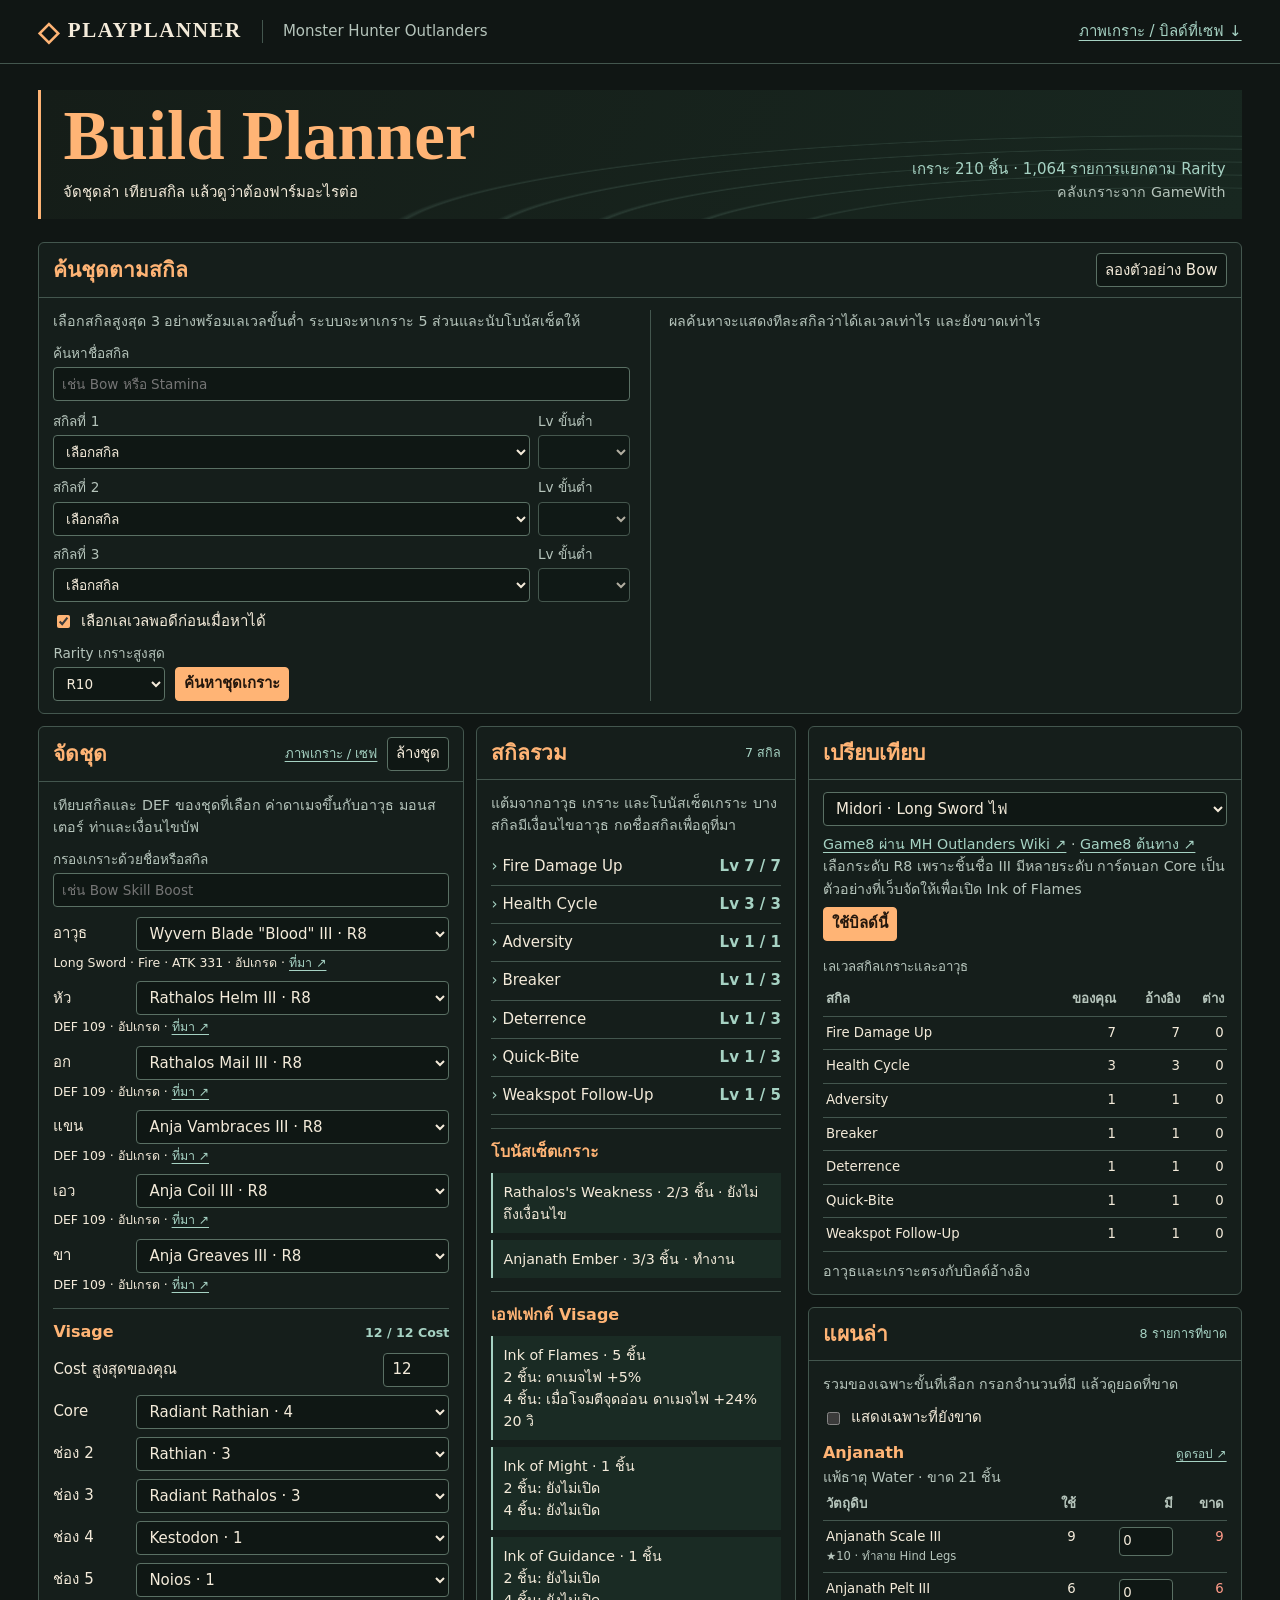
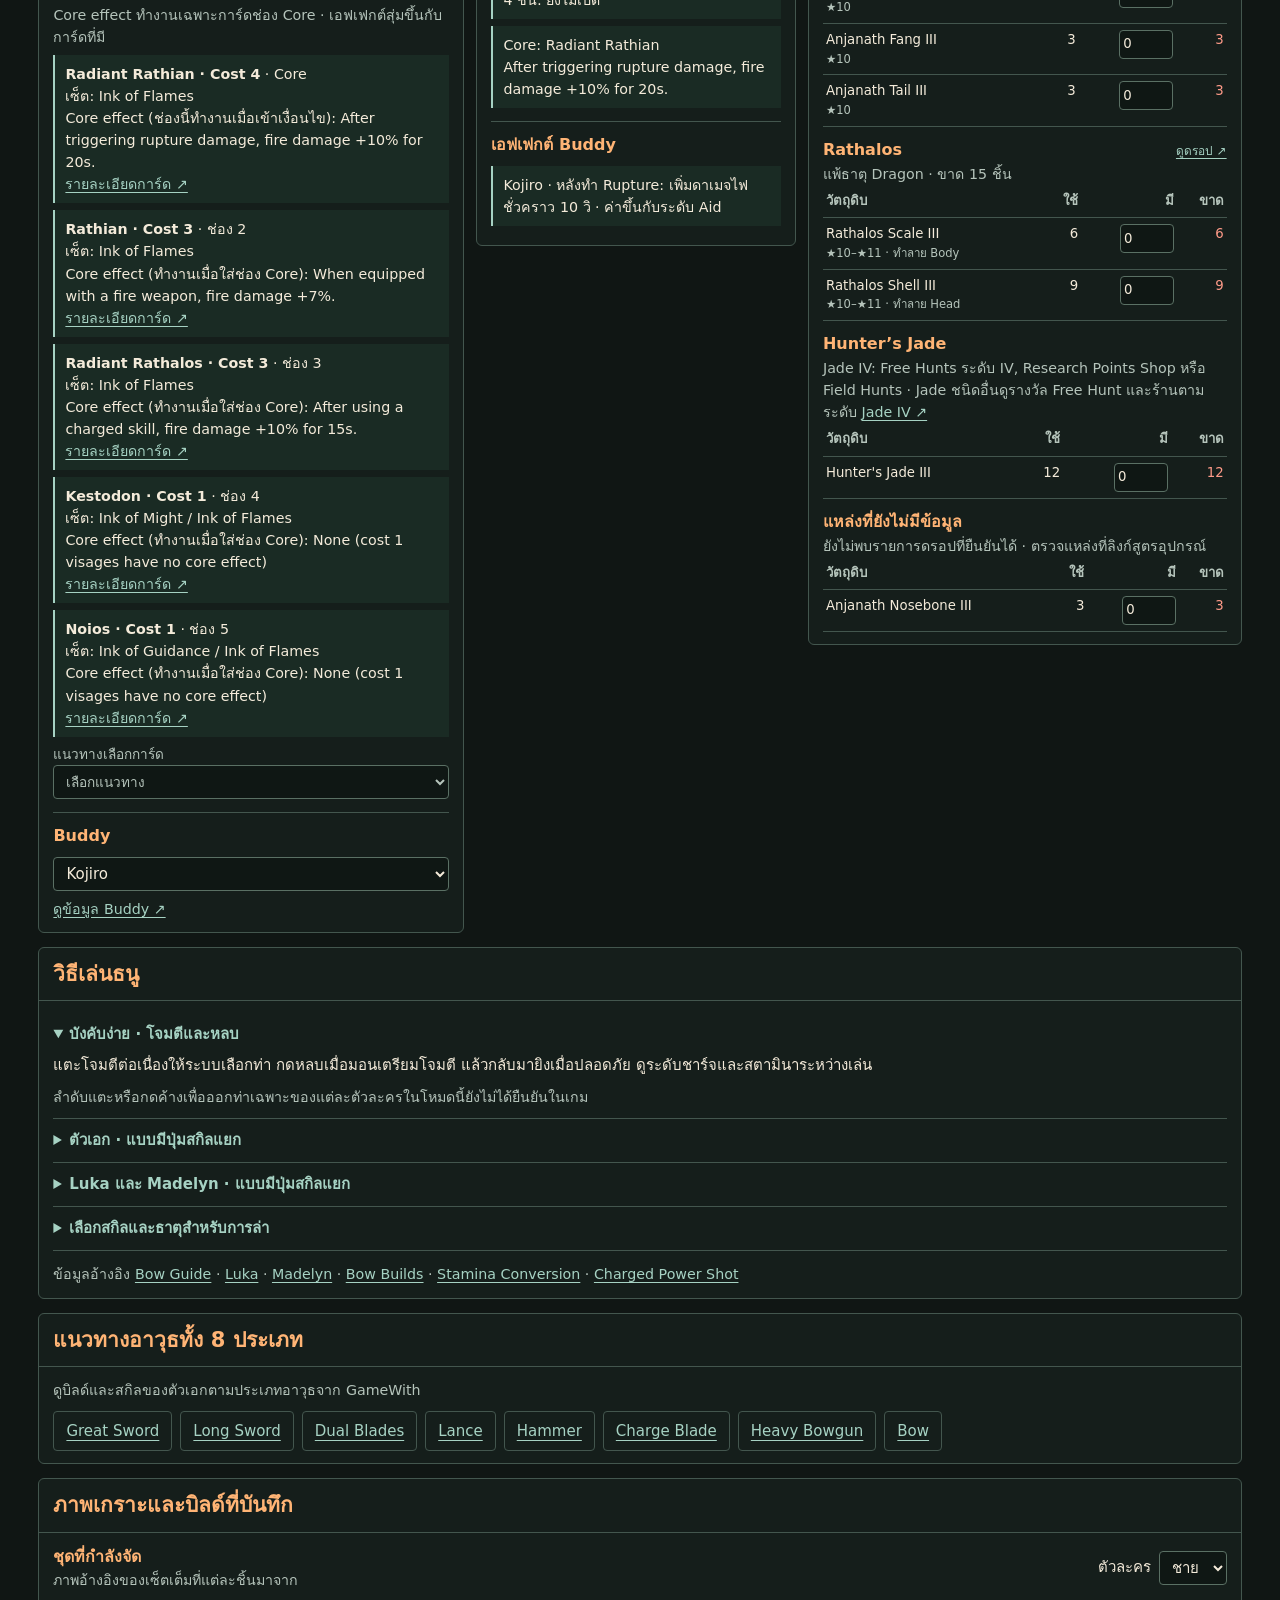
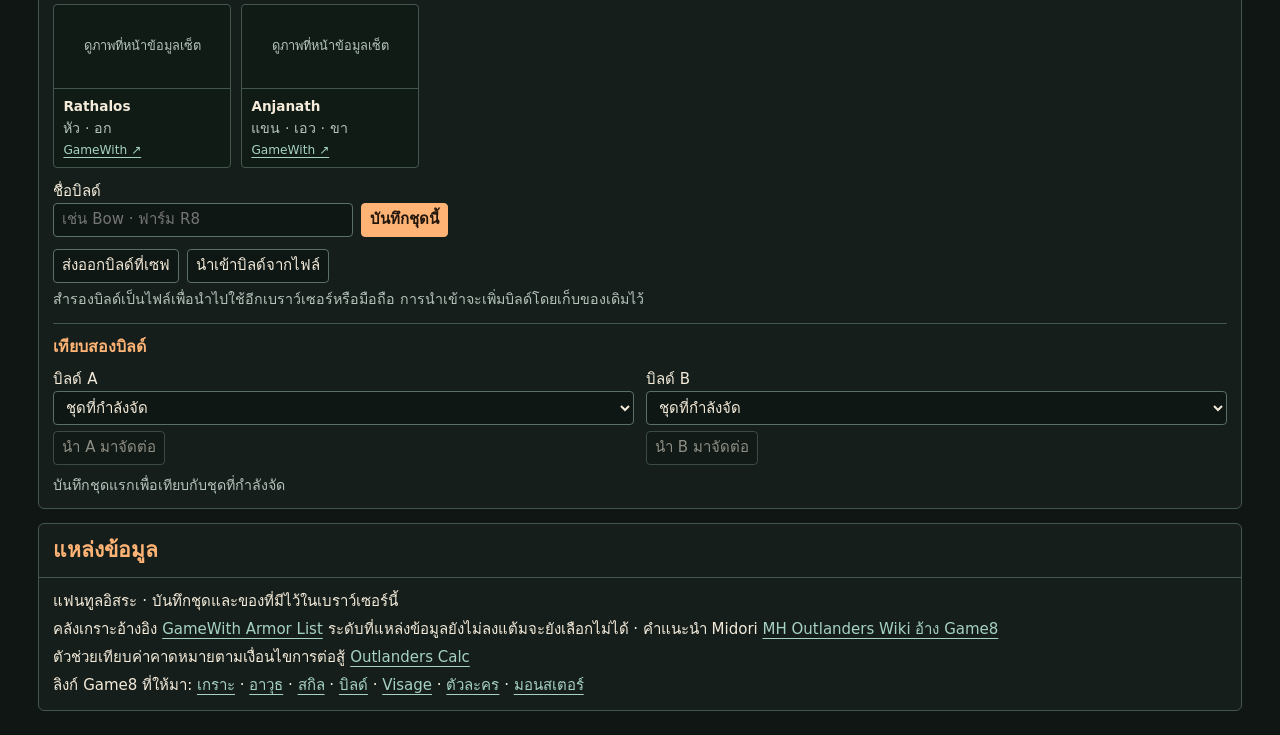
==== mh_outlander/index.html @ 8699b806 "Publish PlayPlanner and Monster Hunter Outlanders planner" ====
<!doctype html>
<html lang="th">
<head>
<meta charset="utf-8"><meta name="viewport" content="width=device-width,initial-scale=1">
<meta name="description" content="จัดบิลด์ Monster Hunter Outlanders เทียบสกิลและวางแผนล่าวัตถุดิบ">
<title>PlayPlanner · Monster Hunter Outlanders</title>
<link rel="stylesheet" href="style.css">
<script defer src="armor-catalog.js"></script><script defer src="visage-catalog.js"></script><script defer src="hunt-data.js"></script>
<script defer src="data.js"></script><script defer src="logic.js"></script>
<script defer src="optimizer.js"></script><script defer src="app.js"></script><script defer src="skill-search.js"></script>
<script defer src="armor-art.js"></script><script defer src="build-library.js"></script>
</head>
<body>
<header class="mast"><div class="brand"><span aria-hidden="true">◇</span> PLAYPLANNER</div><span class="game">Monster Hunter Outlanders</span><a href="#build-library">ภาพเกราะ / บิลด์ที่เซฟ ↓</a></header>
<main>
<section class="hero">
  <div><h1>Build Planner</h1><p>จัดชุดล่า เทียบสกิล แล้วดูว่าต้องฟาร์มอะไรต่อ</p></div>
  <div class="edition" id="armor-coverage"></div>
</section>
<nav class="jump" aria-label="ไปยังส่วนต่าง ๆ"><a href="#skill-builder">ค้นชุด</a><a href="#loadout">จัดชุด</a><a href="#skill-panel">สกิล</a><a href="#hunt-panel">แผนล่า</a><a href="#build-library">บิลด์ที่เซฟ</a><a href="#bow-guide">วิธีเล่น</a></nav>
<section class="panel" id="skill-builder">
  <div class="bar"><h2>ค้นชุดตามสกิล</h2><button id="bow-example" type="button">ลองตัวอย่าง Bow</button></div>
  <div class="body skill-builder-body">
    <form id="skill-search">
      <p class="muted lead">เลือกสกิลสูงสุด 3 อย่างพร้อมเลเวลขั้นต่ำ ระบบจะหาเกราะ 5 ส่วนและนับโบนัสเซ็ตให้</p>
      <label class="catalog-filter" for="skill-filter">ค้นหาชื่อสกิล <input id="skill-filter" type="search" placeholder="เช่น Bow หรือ Stamina"></label>
      <div id="skill-goals"></div>
      <label class="line filter"><input type="checkbox" id="prefer-exact" checked> เลือกเลเวลพอดีก่อนเมื่อหาได้</label>
      <div class="search-actions">
        <label for="rank-limit">Rarity เกราะสูงสุด <select id="rank-limit"></select></label>
        <button class="primary" type="submit">ค้นหาชุดเกราะ</button>
      </div>
    </form>
    <div id="search-result"><p class="muted">ผลค้นหาจะแสดงทีละสกิลว่าได้เลเวลเท่าไร และยังขาดเท่าไร</p></div>
  </div>
</section>
<div class="layout">
  <section class="panel" id="loadout">
    <div class="bar"><h2>จัดชุด</h2><div class="build-actions"><a href="#build-library">ภาพเกราะ / เซฟ</a><button id="clear" type="button">ล้างชุด</button></div></div>
    <div class="body">
      <p class="muted lead">เทียบสกิลและ DEF ของชุดที่เลือก ค่าดาเมจขึ้นกับอาวุธ มอนสเตอร์ ท่าและเงื่อนไขบัฟ</p>
      <label class="catalog-filter" for="armor-filter">กรองเกราะด้วยชื่อหรือสกิล
        <input id="armor-filter" type="search" placeholder="เช่น Bow Skill Boost">
      </label>
      <div class="formrows" id="gear"></div>
      <div class="subhead"><h3>Visage</h3><strong id="cost"></strong></div>
      <label class="line">Cost สูงสุดของคุณ <input id="budget" type="number" min="0" max="99" step="1"></label>
      <div class="formrows cards" id="cards"></div>
      <p id="card-note" class="muted" aria-live="polite"></p>
      <div id="visage-details"></div>
      <label class="catalog-filter" for="visage-recommend">แนวทางเลือกการ์ด
        <select id="visage-recommend"><option value="">เลือกแนวทาง</option><option value="fire">ธาตุไฟ</option><option value="water">ธาตุน้ำ</option><option value="thunder">ธาตุสายฟ้า / Luka</option></select>
      </label>
      <div id="visage-suggestion"></div>
      <div class="subhead"><h3>Buddy</h3></div>
      <label class="sr" for="buddy">Buddy</label><select id="buddy"></select>
      <p id="buddy-note" class="muted"></p>
    </div>
  </section>
  <section class="panel" id="skill-panel">
    <div class="bar"><h2>สกิลรวม</h2><span id="skill-count" class="badge"></span></div>
    <div class="body"><p class="muted lead">แต้มจากอาวุธ เกราะ และโบนัสเซ็ตเกราะ บางสกิลมีเงื่อนไขอาวุธ กดชื่อสกิลเพื่อดูที่มา</p>
      <div id="skills" aria-live="polite"></div><div class="subhead"><h3>โบนัสเซ็ตเกราะ</h3></div><div id="sets"></div>
      <div class="subhead"><h3>เอฟเฟกต์ Visage</h3></div><div id="effects"></div>
      <div class="subhead"><h3>เอฟเฟกต์ Buddy</h3></div><div id="buddy-effects"></div>
    </div>
  </section>
  <div class="right">
    <section class="panel" id="compare-panel">
      <div class="bar"><h2>เปรียบเทียบ</h2></div>
      <div class="body">
        <label class="sr" for="preset">บิลด์อ้างอิง</label><select id="preset"></select>
        <p id="preset-source" class="muted"></p>
        <button id="apply" class="primary" type="button">ใช้บิลด์นี้</button>
        <div id="compare"></div>
      </div>
    </section>
    <section class="panel" id="hunt-panel">
      <div class="bar"><h2>แผนล่า</h2><span class="badge" id="hunt-count"></span></div>
      <div class="body"><p class="muted lead">รวมของเฉพาะขั้นที่เลือก กรอกจำนวนที่มี แล้วดูยอดที่ขาด</p>
        <label class="line filter"><input type="checkbox" id="missing-only"> แสดงเฉพาะที่ยังขาด</label>
        <div id="hunt"></div>
      </div>
    </section>
  </div>
</div>
<section class="panel" id="bow-guide">
  <div class="bar"><h2>วิธีเล่นธนู</h2></div>
  <div class="body">
    <details open><summary>บังคับง่าย · โจมตีและหลบ</summary>
      <p>แตะโจมตีต่อเนื่องให้ระบบเลือกท่า กดหลบเมื่อมอนเตรียมโจมตี แล้วกลับมายิงเมื่อปลอดภัย ดูระดับชาร์จและสตามินาระหว่างเล่น</p>
      <p class="muted">ลำดับแตะหรือกดค้างเพื่อออกท่าเฉพาะของแต่ละตัวละครในโหมดนี้ยังไม่ได้ยืนยันในเกม</p>
    </details>
    <details><summary>ตัวเอก · แบบมีปุ่มสกิลแยก</summary>
      <p>สกิล 1 Slide Shot → ยิงปกติ → สกิล 2 Power Shot แล้ววน ใช้ Slide Shot ปรับตำแหน่งและรักษาระดับชาร์จ เมื่อมอนเปิดช่องให้ขยับเข้าระยะเพื่อให้ลูกกระจายโดนมากขึ้น</p>
      <p>เมื่อ Dragon Coating เต็ม ใช้สกิล 3 · หลัง Perfect Evade กดยิงปกติเพื่อใช้ Piercing Shot</p>
    </details>
    <details><summary>Luka และ Madelyn · แบบมีปุ่มสกิลแยก</summary>
      <p><strong>Luka</strong> ใช้สกิล 1 หรือ 2 สะสม Thunder Coating กดสกิล 2 ซ้ำเพื่อจบ Arc Drift และใช้สกิล 3 เมื่อมีพลังพร้อม</p>
      <p><strong>Madelyn</strong> สะสมสปอร์ถึง Lv.10 → กดสกิล 1 ค้าง → วนสกิล 1 และ 2 ระหว่าง Violet Plume Burst</p>
    </details>
    <details><summary>เลือกสกิลและธาตุสำหรับการล่า</summary>
      <p><strong>Stamina Conversion</strong> เพิ่มดาเมจของท่าโจมตีที่ใช้สตามินา ส่วน <strong>Charged Power Shot</strong> เพิ่มดาเมจเมื่อรักษาระดับชาร์จของอาวุธระยะไกลไว้</p>
      <p><strong>Flawless</strong> ทำงานเมื่อเลือดเต็ม และ <strong>Weakspot Follow-Up</strong> มีโอกาสโจมตีเพิ่มเมื่อยิงส่วนที่แตกแล้ว</p>
      <p>สกิลเพิ่มธาตุ Lv.7 ให้โบนัสธาตุสูงขึ้นเมื่อล่า Radiant เลือกธาตุอาวุธและสกิลให้ตรงกับจุดอ่อน แล้วเทียบกับชุด Charged Power Shot ตามมอนและจังหวะเล่นจริง ตัวเลขโบนัสธาตุและโบนัสโจมตีรวมใช้ฐานคำนวณต่างกัน</p>
    </details>
    <p class="muted guide-sources">ข้อมูลอ้างอิง
      <a href="https://gamewith.ai/monster-hunter-outlanders/en/articles/bow-guide">Bow Guide</a> ·
      <a href="https://gamewith.ai/monster-hunter-outlanders/en/adventurers/luka">Luka</a> ·
      <a href="https://gamewith.ai/monster-hunter-outlanders/en/adventurers/madelyn">Madelyn</a> ·
      <a href="https://gamewith.ai/monster-hunter-outlanders/en/articles/best-bow-builds">Bow Builds</a> ·
      <a href="https://gamewith.ai/monster-hunter-outlanders/en/skills/stamina-conversion">Stamina Conversion</a> ·
      <a href="https://gamewith.ai/monster-hunter-outlanders/en/skills/charged-power-shot">Charged Power Shot</a>
    </p>
  </div>
</section>
<section class="panel" id="weapon-guides">
  <div class="bar"><h2>แนวทางอาวุธทั้ง 8 ประเภท</h2></div>
  <div class="body"><p class="muted">ดูบิลด์และสกิลของตัวเอกตามประเภทอาวุธจาก GameWith</p>
    <div class="weapon-links">
      <a href="https://gamewith.ai/monster-hunter-outlanders/en/articles/best-builds">Great Sword</a>
      <a href="https://gamewith.ai/monster-hunter-outlanders/en/articles/best-builds">Long Sword</a>
      <a href="https://gamewith.ai/monster-hunter-outlanders/en/articles/best-builds">Dual Blades</a>
      <a href="https://gamewith.ai/monster-hunter-outlanders/en/articles/best-builds">Lance</a>
      <a href="https://gamewith.ai/monster-hunter-outlanders/en/articles/best-builds">Hammer</a>
      <a href="https://gamewith.ai/monster-hunter-outlanders/en/articles/best-builds">Charge Blade</a>
      <a href="https://gamewith.ai/monster-hunter-outlanders/en/articles/best-builds">Heavy Bowgun</a>
      <a href="https://gamewith.ai/monster-hunter-outlanders/en/articles/best-bow-builds">Bow</a>
    </div>
  </div>
</section>
<section class="panel" id="build-library">
  <div class="bar"><h2>ภาพเกราะและบิลด์ที่บันทึก</h2></div>
  <div class="body">
    <div class="appearance-head">
      <div><h3>ชุดที่กำลังจัด</h3><p class="muted">ภาพอ้างอิงของเซ็ตเต็มที่แต่ละชิ้นมาจาก</p></div>
      <label>ตัวละคร <select id="art-variant"><option value="male">ชาย</option><option value="female">หญิง</option></select></label>
    </div>
    <div id="current-appearance"></div>
    <form id="save-build" class="save-build">
      <label for="build-name">ชื่อบิลด์<input id="build-name" maxlength="60" required placeholder="เช่น Bow · ฟาร์ม R8"></label>
      <button class="primary" type="submit">บันทึกชุดนี้</button>
    </form>
    <p class="muted" id="save-feedback" role="status"></p>
    <div class="backup-controls">
      <button id="export-builds" type="button">ส่งออกบิลด์ที่เซฟ</button>
      <label class="import-button" for="import-builds">นำเข้าบิลด์จากไฟล์</label>
      <input id="import-builds" type="file" accept=".json,application/json" class="sr">
    </div>
    <p class="muted">สำรองบิลด์เป็นไฟล์เพื่อนำไปใช้อีกเบราว์เซอร์หรือมือถือ การนำเข้าจะเพิ่มบิลด์โดยเก็บของเดิมไว้</p>
    <div class="subhead"><h3>เทียบสองบิลด์</h3></div>
    <div class="build-pickers">
      <div><label for="build-a">บิลด์ A</label><select id="build-a"></select><button id="load-build-a" type="button">นำ A มาจัดต่อ</button></div>
      <div><label for="build-b">บิลด์ B</label><select id="build-b"></select><button id="load-build-b" type="button">นำ B มาจัดต่อ</button></div>
    </div>
    <div id="saved-comparison"></div>
  </div>
</section>
<footer class="panel" id="sources"><div class="bar"><h2>แหล่งข้อมูล</h2></div><div class="body">
  <p>แฟนทูลอิสระ · บันทึกชุดและของที่มีไว้ในเบราว์เซอร์นี้</p>
  <p>คลังเกราะอ้างอิง <a href="https://gamewith.ai/monster-hunter-outlanders/en/armor">GameWith Armor List</a> ระดับที่แหล่งข้อมูลยังไม่ลงแต้มจะยังเลือกไม่ได้ · คำแนะนำ Midori <a href="https://mhoutlanders.net/adventurers/midori/">MH Outlanders Wiki อ้าง Game8</a></p>
  <p>ตัวช่วยเทียบค่าคาดหมายตามเงื่อนไขการต่อสู้ <a href="https://mhnowcalc.com/en/outlanders-manual-en/">Outlanders Calc</a></p>
  <p>ลิงก์ Game8 ที่ให้มา: <a href="https://share.google/yeWKj8CxBZQkZzjRB">เกราะ</a> · <a href="https://share.google/kSqAknk1EwZsxvBHt">อาวุธ</a> · <a href="https://share.google/m6DCaC8swSnq4KjCT">สกิล</a> · <a href="https://share.google/xNm226Oz7Gl4Bl8u9">บิลด์</a> · <a href="https://share.google/sMwp6OTMq0G2PPDpq">Visage</a> · <a href="https://share.google/6CZDuDBo32Q4wzTcZ">ตัวละคร</a> · <a href="https://share.google/xIHxcVRr1EnxUqBo9">มอนสเตอร์</a></p>
</div></footer>
</main>
<div class="sr" id="status" role="status"></div>
</body>
</html>
---- mh_outlander/style.css ----
:root{color-scheme:dark;--page:#101614;--surface:#151e1b;--ink:#f4ebda;--muted:#b5c4bb;--line:#43564e;--gold:#ffb475;--mint:#a6d2c3;--alert:#ff9b89;font-family:system-ui,"Leelawadee UI",Tahoma,sans-serif}
*{box-sizing:border-box}body{margin:0;background:var(--page);color:var(--ink);font-size:15px;line-height:1.55}button,input,select{font:inherit;color:inherit}a{color:var(--mint);text-underline-offset:.24em}a:hover{color:var(--gold)}:focus-visible{outline:2px solid var(--gold);outline-offset:3px}
.mast,main{max-width:1510px;margin:auto;padding-inline:clamp(16px,3vw,44px)}.mast{display:flex;gap:20px;align-items:center;min-height:64px;border-bottom:1px solid var(--line)}.mast a{margin-left:auto;white-space:nowrap}.brand{font:700 21px Georgia,serif;white-space:nowrap;letter-spacing:.075em}.brand span{color:var(--gold);font-size:27px;vertical-align:middle}.game{border-left:1px solid var(--line);padding-left:20px;color:var(--muted)}
.hero{margin:26px 0 23px;padding:12px 16px 15px 22px;min-height:128px;border-left:3px solid var(--gold);display:flex;gap:18px;align-items:end;justify-content:space-between;background:radial-gradient(ellipse at 95% 118%,transparent 25%,#9ad0bb1d 25.3%,transparent 25.8%,transparent 31%,#9ad0bb22 31.3%,transparent 31.8%,transparent 37%,#9ad0bb22 37.3%,transparent 37.8%,transparent 43%,#9ad0bb22 43.3%,transparent 43.8%,transparent 49%,#9ad0bb20 49.3%,transparent 49.8%),linear-gradient(110deg,#151d18,#182720)}
h1,h2,h3,p{margin:0}h1{font:700 clamp(38px,5.6vw,69px)/1 Georgia,serif;color:var(--gold);margin-bottom:10px}h2{font-size:21px;color:var(--gold)}h3{font-size:16px;color:var(--gold)}.edition{text-align:right;color:var(--mint);white-space:nowrap}.muted,small{color:var(--muted);font-size:.89rem}.lead{margin-bottom:11px}.layout{display:grid;grid-template-columns:minmax(315px,1.12fr) minmax(235px,.84fr) minmax(338px,1.14fr);gap:12px;align-items:start}.right{display:grid;gap:12px;min-width:0}.panel{border:1px solid var(--line);border-radius:6px;background:var(--surface);min-width:0;scroll-margin-top:10px}.bar{display:flex;justify-content:space-between;align-items:center;gap:8px;padding:10px 14px;border-bottom:1px solid var(--line)}.body{padding:12px 14px}.formrows{display:grid;gap:8px}.formrows label{display:grid;grid-template-columns:75px minmax(0,1fr);align-items:center;gap:8px}.rowtext{min-width:0}.rowtext select{width:100%}.item-source{display:block;margin:2px 0 1px;font-size:.78rem}.line,.subhead{display:flex;gap:8px;justify-content:space-between;align-items:center}.line{margin-bottom:8px}.subhead{border-top:1px solid var(--line);padding-top:11px;margin:13px 0 8px}.filter{justify-content:start}.filter input{accent-color:var(--gold)}.badge,#cost{font-size:.79rem;color:var(--mint);font-variant-numeric:tabular-nums}#cost.bad{color:var(--alert)}select,button,input[type=number]{background:#0f1714;border:1px solid #5a7064;border-radius:4px;min-height:34px;padding:4px 8px}select{width:100%;text-overflow:ellipsis}button{cursor:pointer}button:hover{border-color:var(--gold)}input[type=number]{width:66px}button.primary{background:var(--gold);color:#24170d;border-color:var(--gold);font-weight:700;margin:7px 0 10px}button.primary:hover{background:#ffcb9a}.cards+p,#buddy-note,#preset-source{margin-top:7px}.skill{border-bottom:1px solid var(--line);padding:7px 0}.skill summary{cursor:pointer;display:flex;justify-content:space-between;gap:8px}.skill summary span:first-child::before{content:'›';color:var(--mint);margin-right:5px}.skill[open] summary span:first-child::before{content:'⌄'}.skill strong{color:var(--mint);white-space:nowrap}.skill ul{margin:4px 0 0;padding-left:22px}.skill meter{display:block;width:100%;height:8px;margin-top:5px}.effect{padding:8px 10px;background:#1a2b24;border-left:2px solid var(--mint);margin:7px 0;font-size:.89rem}.positive{color:var(--mint)}.negative{color:var(--alert)}
table{border-collapse:collapse;width:100%;font-size:.83rem}caption{text-align:left;color:var(--muted);padding:6px 0}th,td{padding:6px 3px;border-bottom:1px solid var(--line);text-align:right;vertical-align:top;font-variant-numeric:tabular-nums}th:first-child,td:first-child{text-align:left}th{color:var(--muted);font-weight:600}td input[type=number]{width:54px;min-height:29px;padding:2px 3px}td small{display:block;font-size:.72rem}.hunt-group{margin-top:11px}.hunt-group h3{display:flex;gap:6px;justify-content:space-between;align-items:baseline}.hunt-group h3 a{font-size:.74rem;font-weight:400}#sources{margin:14px 0 23px}#sources p+p{margin-top:5px}.sr{position:absolute;width:1px;height:1px;overflow:hidden;clip-path:inset(50%);white-space:nowrap}.jump{display:none}
@media(max-width:1120px){.layout{grid-template-columns:1fr 1fr}.right{grid-column:1/-1;grid-template-columns:1fr 1fr}}
@media(max-width:680px){.mast{gap:9px}.game{display:none}.brand{font-size:18px}.hero{margin-top:17px;align-items:start;flex-direction:column;padding-left:14px}.edition{text-align:left;font-size:.78rem}.layout,.right{grid-template-columns:minmax(0,1fr)}.jump{display:flex;gap:8px 16px;flex-wrap:wrap;margin-bottom:10px;font-size:.88rem}.right{grid-column:auto}.formrows label{grid-template-columns:63px minmax(0,1fr)}}
#skill-builder{margin-bottom:12px}
.skill-builder-body{display:grid;grid-template-columns:minmax(0,1fr) minmax(0,1fr);gap:20px}
#search-result{border-left:1px solid var(--line);padding-left:18px;min-width:0}
.goal-row{display:grid;grid-template-columns:minmax(0,1fr) 92px;gap:8px;margin-bottom:8px;align-items:end}
.goal-row label,.search-actions label,.catalog-filter{display:block;font-size:.85rem;color:var(--muted)}
.goal-row select,.search-actions select,.catalog-filter input{display:block;margin-top:3px;color:var(--ink)}
.search-actions{display:flex;flex-wrap:wrap;align-items:end;gap:10px;margin-top:10px}
.search-actions .primary{margin:0}
.catalog-filter{margin-bottom:10px}
.catalog-filter input{width:100%;min-height:34px;padding:4px 8px;background:#0f1714;border:1px solid #5a7064;border-radius:4px}
.search-summary{margin-bottom:6px}
.search-skills,.search-items{padding-left:21px;margin:6px 0 9px}
.search-skills li small{display:block}
.search-items{columns:2;column-gap:26px}
.search-items li{break-inside:avoid;font-size:.87rem}
@media(max-width:680px){
  .skill-builder-body{grid-template-columns:minmax(0,1fr);gap:14px}
  #search-result{border-left:0;border-top:1px solid var(--line);padding:12px 0 0}
  .search-items{columns:1}
}
#build-library{margin-top:14px}
.build-actions,.appearance-head{display:flex;align-items:center;justify-content:space-between;gap:10px}
.build-actions a{font-size:.82rem}
.appearance-head{margin-bottom:12px}
.appearance-head label{flex:0 0 auto;display:flex;align-items:center;gap:8px}
.appearance-head select{width:auto}
.armor-gallery{display:flex;flex-wrap:wrap;gap:10px}
.armor-art-card{margin:0;width:min(100%,178px);flex:0 1 178px;min-width:0;background:#101b16;border:1px solid var(--line);border-radius:4px;overflow:hidden}
.armor-art-link{display:block}
.armor-art-link[hidden],.art-unavailable[hidden]{display:none}
.armor-art-image{display:block;width:100%;height:132px;object-fit:contain;background:#101614}
.art-unavailable{display:grid;place-items:center;min-height:84px;padding:9px;font-size:.8rem;color:var(--muted);border-bottom:1px solid var(--line)}
.armor-art-card figcaption{padding:7px 9px;overflow-wrap:anywhere;font-size:.85rem}
.armor-art-card figcaption small{display:block}
.armor-art-card figcaption a{font-size:.76rem}
.save-build{display:flex;align-items:flex-end;flex-wrap:wrap;gap:8px;margin-top:12px}
.save-build label{width:min(300px,100%)}
.save-build .primary{margin:0}
.save-build input{display:block;width:100%;min-height:34px;padding:4px 8px;background:#0f1714;border:1px solid #5a7064;border-radius:4px}
#save-feedback:not(:empty){margin-top:7px}
.build-pickers,.appearance-pair{display:grid;grid-template-columns:repeat(2,minmax(0,1fr));gap:12px}
.build-pickers button{margin-top:6px}
.build-pickers button:disabled{opacity:.55;cursor:default}
#saved-comparison{margin-top:9px}
#saved-comparison summary{cursor:pointer;color:var(--mint);margin:10px 0}
.comparison-scroll{overflow-x:auto;margin-top:6px}
.comparison-scroll td,.comparison-scroll th{text-align:left;overflow-wrap:anywhere;padding:6px}
.comparison-scroll td:last-child,.comparison-scroll th:last-child{text-align:right;white-space:nowrap}
.comparison-scroll th[scope=row]{width:25%}
.appearance-pair h3{margin-bottom:6px}
@media(max-width:680px){
  .mast>a{white-space:normal;text-align:right;line-height:1.22}
  .appearance-head{align-items:flex-start}
  .armor-art-card{flex-basis:calc((100% - 10px)/2)}
  .appearance-pair{grid-template-columns:minmax(0,1fr)}
  .comparison-scroll table{min-width:350px}
}
#bow-guide{margin-top:14px}
#bow-guide details{border-bottom:1px solid var(--line);padding:10px 0}
#bow-guide summary{cursor:pointer;color:var(--mint);font-weight:600}
#bow-guide details p{margin-top:8px}
#bow-guide .guide-sources{margin-top:12px}
#weapon-guides{margin-top:14px}
.weapon-links{display:flex;gap:8px;flex-wrap:wrap;margin-top:10px}
.weapon-links a{display:inline-flex;align-items:center;padding:7px 12px;min-height:40px;border:1px solid var(--line);border-radius:4px}
.backup-controls{display:flex;flex-wrap:wrap;gap:8px;margin:12px 0 5px}
.import-button{display:inline-flex;align-items:center;min-height:34px;padding:4px 8px;background:#0f1714;border:1px solid #5a7064;border-radius:4px;cursor:pointer}
#import-builds:focus-visible + *{outline:2px solid var(--gold)}
.backup-controls:focus-within .import-button{outline:2px solid var(--gold);outline-offset:2px}
.result-skills{margin:8px 0}
.result-skills summary{color:var(--mint);cursor:pointer}
@media(max-width:680px){
  html{scroll-padding-top:60px}
  .jump{position:sticky;top:0;z-index:10;flex-wrap:nowrap;gap:4px;overflow-x:auto;
    background:#101614f7;border-bottom:1px solid var(--line);margin:0 -16px 12px;
    padding:5px 16px;scrollbar-width:thin}
  .jump a{flex:none;display:flex;align-items:center;min-height:44px;padding:0 10px;
    border:1px solid var(--line);border-radius:4px;text-decoration:none;white-space:nowrap}
  .panel{scroll-margin-top:62px}
  button,select,input[type=search],input[type=number],.save-build input{min-height:44px;font-size:16px}
  input[type=checkbox]{width:20px;height:20px}
  .skill summary,#bow-guide summary,#saved-comparison summary{min-height:44px;align-items:center;padding-block:8px}
  .search-actions .primary{flex:1}
  .build-pickers{grid-template-columns:minmax(0,1fr)}
  .build-pickers button{width:100%}
  .import-button{min-height:44px}
}
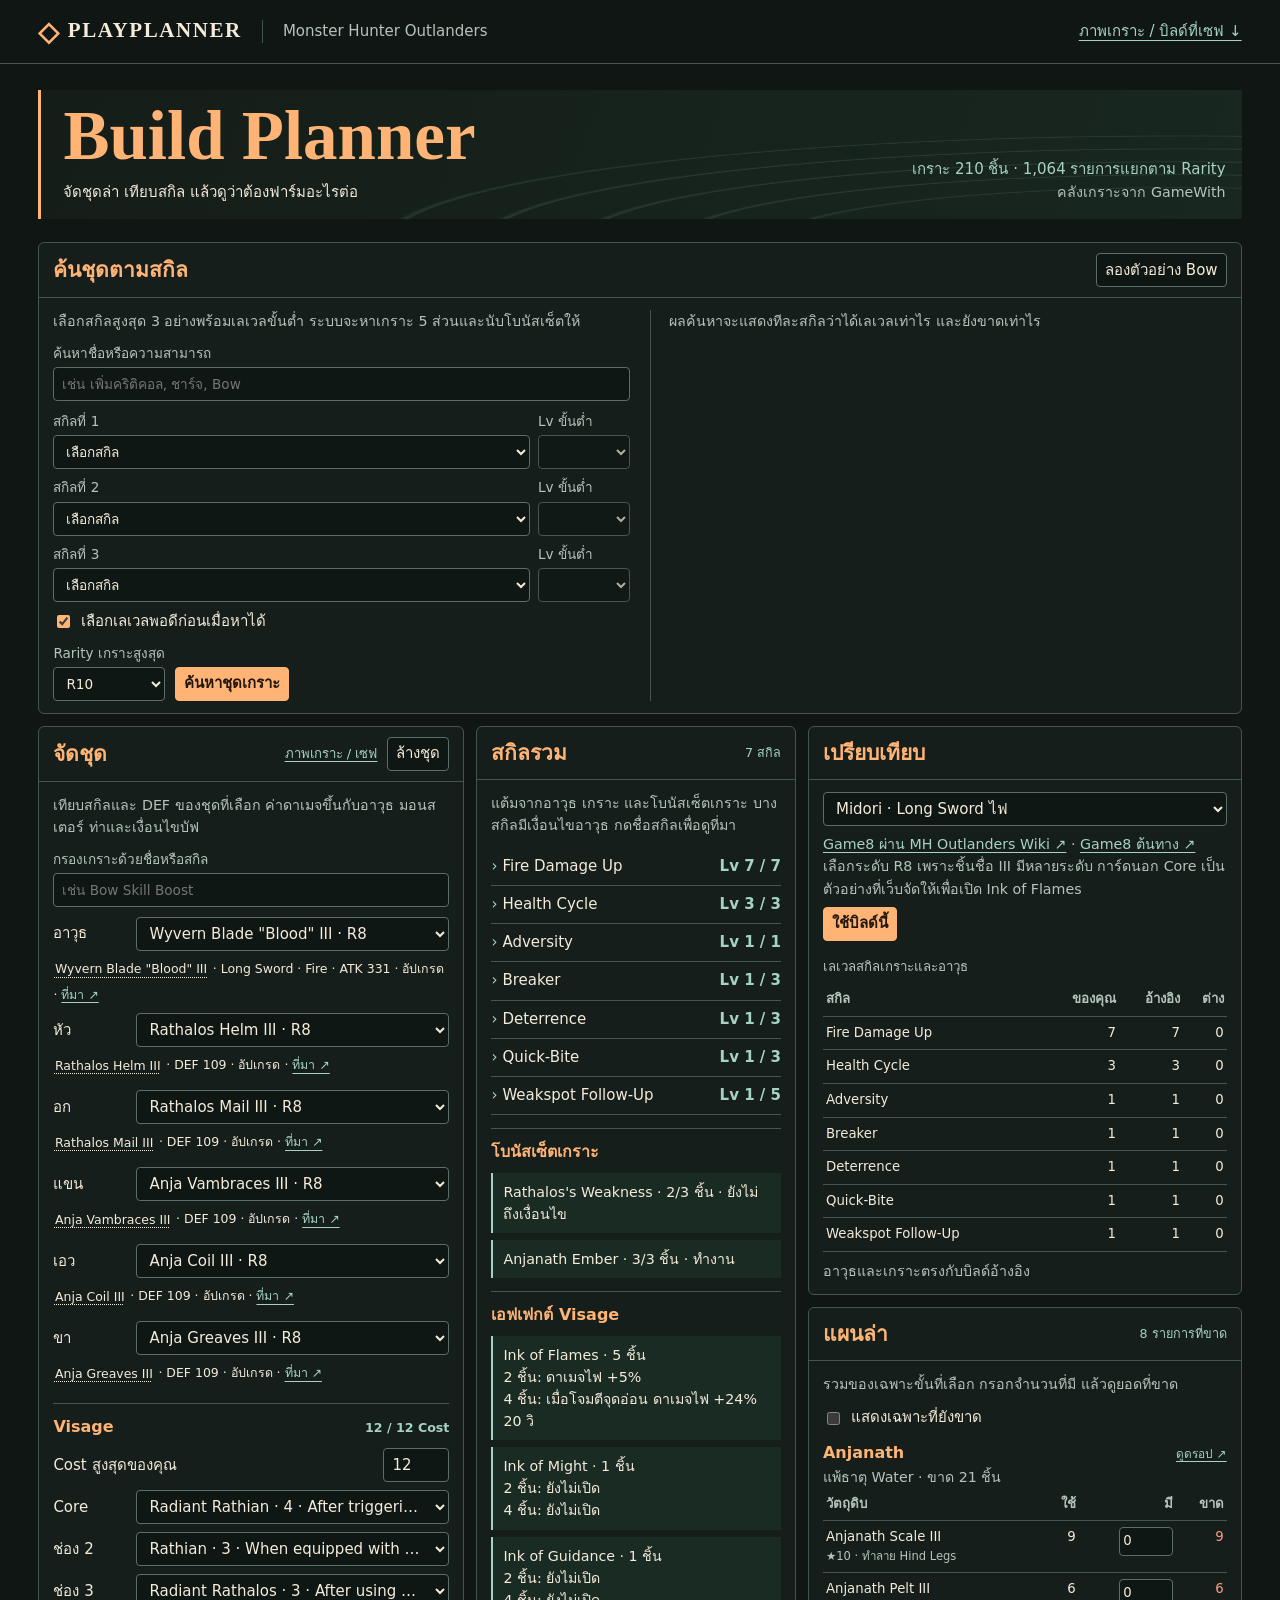
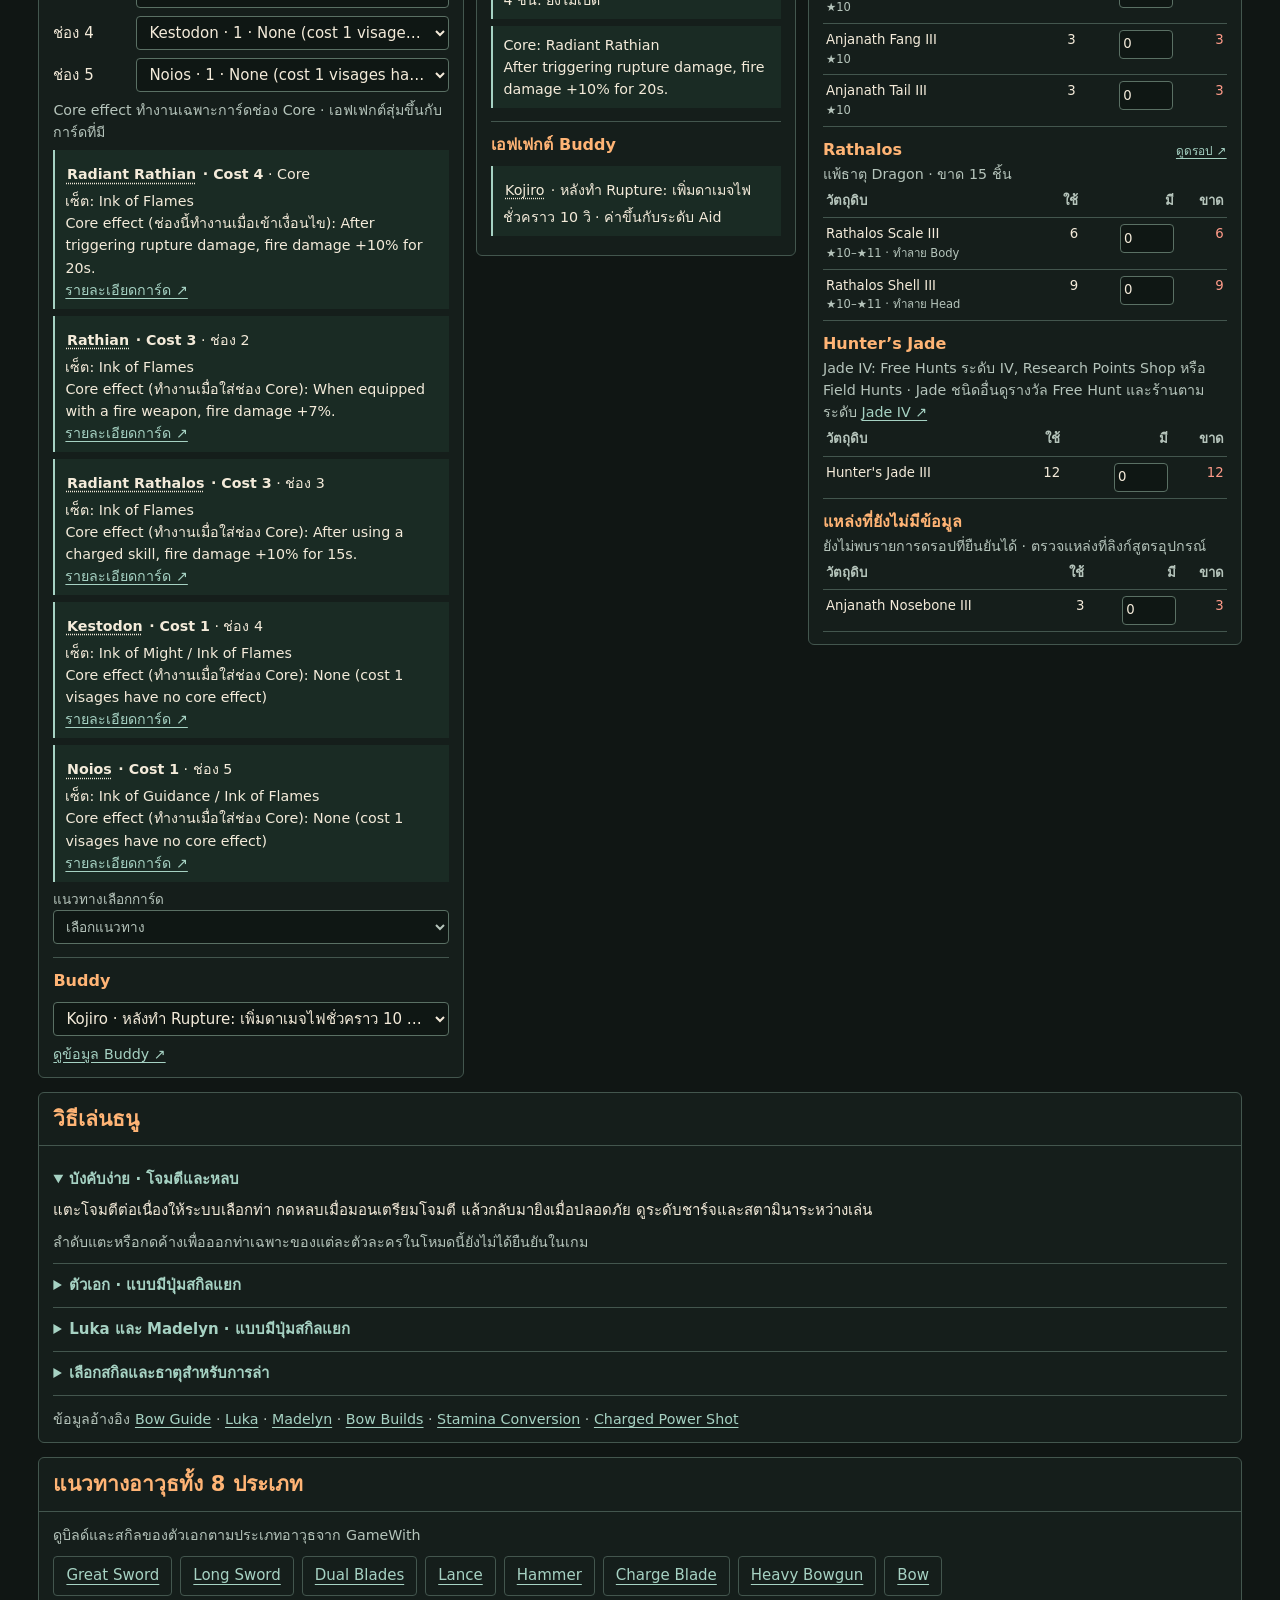
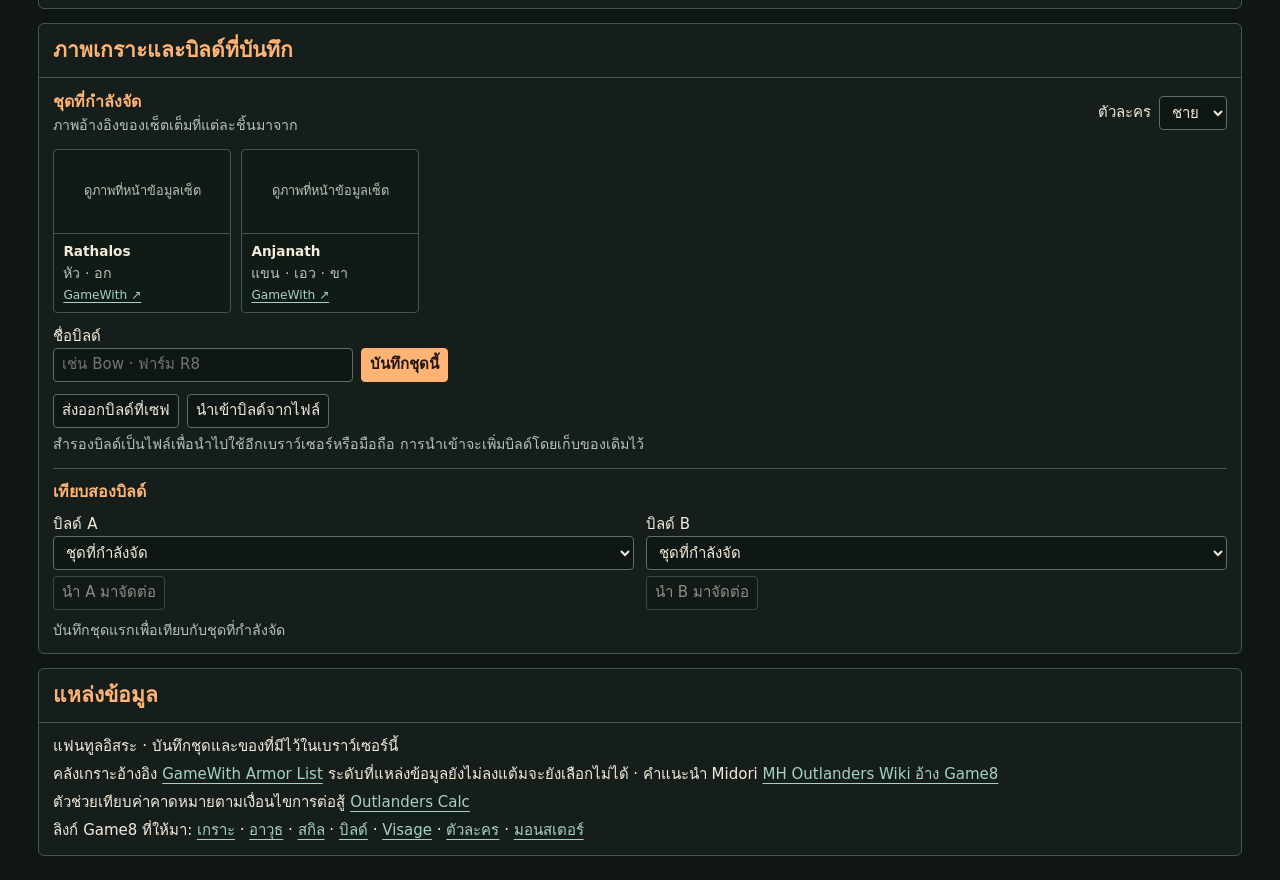
==== commit 87f04334: "Show skill effects and equipment details in PlayPlanner" ====
--- a/mh_outlander/index.html
+++ b/mh_outlander/index.html
@@ -1,168 +1,169 @@
-<!doctype html>
-<html lang="th">
-<head>
-<meta charset="utf-8"><meta name="viewport" content="width=device-width,initial-scale=1">
-<meta name="description" content="จัดบิลด์ Monster Hunter Outlanders เทียบสกิลและวางแผนล่าวัตถุดิบ">
-<title>PlayPlanner · Monster Hunter Outlanders</title>
-<link rel="stylesheet" href="style.css">
-<script defer src="armor-catalog.js"></script><script defer src="visage-catalog.js"></script><script defer src="hunt-data.js"></script>
-<script defer src="data.js"></script><script defer src="logic.js"></script>
-<script defer src="optimizer.js"></script><script defer src="app.js"></script><script defer src="skill-search.js"></script>
-<script defer src="armor-art.js"></script><script defer src="build-library.js"></script>
-</head>
-<body>
-<header class="mast"><div class="brand"><span aria-hidden="true">◇</span> PLAYPLANNER</div><span class="game">Monster Hunter Outlanders</span><a href="#build-library">ภาพเกราะ / บิลด์ที่เซฟ ↓</a></header>
-<main>
-<section class="hero">
-  <div><h1>Build Planner</h1><p>จัดชุดล่า เทียบสกิล แล้วดูว่าต้องฟาร์มอะไรต่อ</p></div>
-  <div class="edition" id="armor-coverage"></div>
-</section>
-<nav class="jump" aria-label="ไปยังส่วนต่าง ๆ"><a href="#skill-builder">ค้นชุด</a><a href="#loadout">จัดชุด</a><a href="#skill-panel">สกิล</a><a href="#hunt-panel">แผนล่า</a><a href="#build-library">บิลด์ที่เซฟ</a><a href="#bow-guide">วิธีเล่น</a></nav>
-<section class="panel" id="skill-builder">
-  <div class="bar"><h2>ค้นชุดตามสกิล</h2><button id="bow-example" type="button">ลองตัวอย่าง Bow</button></div>
-  <div class="body skill-builder-body">
-    <form id="skill-search">
-      <p class="muted lead">เลือกสกิลสูงสุด 3 อย่างพร้อมเลเวลขั้นต่ำ ระบบจะหาเกราะ 5 ส่วนและนับโบนัสเซ็ตให้</p>
-      <label class="catalog-filter" for="skill-filter">ค้นหาชื่อสกิล <input id="skill-filter" type="search" placeholder="เช่น Bow หรือ Stamina"></label>
-      <div id="skill-goals"></div>
-      <label class="line filter"><input type="checkbox" id="prefer-exact" checked> เลือกเลเวลพอดีก่อนเมื่อหาได้</label>
-      <div class="search-actions">
-        <label for="rank-limit">Rarity เกราะสูงสุด <select id="rank-limit"></select></label>
-        <button class="primary" type="submit">ค้นหาชุดเกราะ</button>
-      </div>
-    </form>
-    <div id="search-result"><p class="muted">ผลค้นหาจะแสดงทีละสกิลว่าได้เลเวลเท่าไร และยังขาดเท่าไร</p></div>
-  </div>
-</section>
-<div class="layout">
-  <section class="panel" id="loadout">
-    <div class="bar"><h2>จัดชุด</h2><div class="build-actions"><a href="#build-library">ภาพเกราะ / เซฟ</a><button id="clear" type="button">ล้างชุด</button></div></div>
-    <div class="body">
-      <p class="muted lead">เทียบสกิลและ DEF ของชุดที่เลือก ค่าดาเมจขึ้นกับอาวุธ มอนสเตอร์ ท่าและเงื่อนไขบัฟ</p>
-      <label class="catalog-filter" for="armor-filter">กรองเกราะด้วยชื่อหรือสกิล
-        <input id="armor-filter" type="search" placeholder="เช่น Bow Skill Boost">
-      </label>
-      <div class="formrows" id="gear"></div>
-      <div class="subhead"><h3>Visage</h3><strong id="cost"></strong></div>
-      <label class="line">Cost สูงสุดของคุณ <input id="budget" type="number" min="0" max="99" step="1"></label>
-      <div class="formrows cards" id="cards"></div>
-      <p id="card-note" class="muted" aria-live="polite"></p>
-      <div id="visage-details"></div>
-      <label class="catalog-filter" for="visage-recommend">แนวทางเลือกการ์ด
-        <select id="visage-recommend"><option value="">เลือกแนวทาง</option><option value="fire">ธาตุไฟ</option><option value="water">ธาตุน้ำ</option><option value="thunder">ธาตุสายฟ้า / Luka</option></select>
-      </label>
-      <div id="visage-suggestion"></div>
-      <div class="subhead"><h3>Buddy</h3></div>
-      <label class="sr" for="buddy">Buddy</label><select id="buddy"></select>
-      <p id="buddy-note" class="muted"></p>
-    </div>
-  </section>
-  <section class="panel" id="skill-panel">
-    <div class="bar"><h2>สกิลรวม</h2><span id="skill-count" class="badge"></span></div>
-    <div class="body"><p class="muted lead">แต้มจากอาวุธ เกราะ และโบนัสเซ็ตเกราะ บางสกิลมีเงื่อนไขอาวุธ กดชื่อสกิลเพื่อดูที่มา</p>
-      <div id="skills" aria-live="polite"></div><div class="subhead"><h3>โบนัสเซ็ตเกราะ</h3></div><div id="sets"></div>
-      <div class="subhead"><h3>เอฟเฟกต์ Visage</h3></div><div id="effects"></div>
-      <div class="subhead"><h3>เอฟเฟกต์ Buddy</h3></div><div id="buddy-effects"></div>
-    </div>
-  </section>
-  <div class="right">
-    <section class="panel" id="compare-panel">
-      <div class="bar"><h2>เปรียบเทียบ</h2></div>
-      <div class="body">
-        <label class="sr" for="preset">บิลด์อ้างอิง</label><select id="preset"></select>
-        <p id="preset-source" class="muted"></p>
-        <button id="apply" class="primary" type="button">ใช้บิลด์นี้</button>
-        <div id="compare"></div>
-      </div>
-    </section>
-    <section class="panel" id="hunt-panel">
-      <div class="bar"><h2>แผนล่า</h2><span class="badge" id="hunt-count"></span></div>
-      <div class="body"><p class="muted lead">รวมของเฉพาะขั้นที่เลือก กรอกจำนวนที่มี แล้วดูยอดที่ขาด</p>
-        <label class="line filter"><input type="checkbox" id="missing-only"> แสดงเฉพาะที่ยังขาด</label>
-        <div id="hunt"></div>
-      </div>
-    </section>
-  </div>
-</div>
-<section class="panel" id="bow-guide">
-  <div class="bar"><h2>วิธีเล่นธนู</h2></div>
-  <div class="body">
-    <details open><summary>บังคับง่าย · โจมตีและหลบ</summary>
-      <p>แตะโจมตีต่อเนื่องให้ระบบเลือกท่า กดหลบเมื่อมอนเตรียมโจมตี แล้วกลับมายิงเมื่อปลอดภัย ดูระดับชาร์จและสตามินาระหว่างเล่น</p>
-      <p class="muted">ลำดับแตะหรือกดค้างเพื่อออกท่าเฉพาะของแต่ละตัวละครในโหมดนี้ยังไม่ได้ยืนยันในเกม</p>
-    </details>
-    <details><summary>ตัวเอก · แบบมีปุ่มสกิลแยก</summary>
-      <p>สกิล 1 Slide Shot → ยิงปกติ → สกิล 2 Power Shot แล้ววน ใช้ Slide Shot ปรับตำแหน่งและรักษาระดับชาร์จ เมื่อมอนเปิดช่องให้ขยับเข้าระยะเพื่อให้ลูกกระจายโดนมากขึ้น</p>
-      <p>เมื่อ Dragon Coating เต็ม ใช้สกิล 3 · หลัง Perfect Evade กดยิงปกติเพื่อใช้ Piercing Shot</p>
-    </details>
-    <details><summary>Luka และ Madelyn · แบบมีปุ่มสกิลแยก</summary>
-      <p><strong>Luka</strong> ใช้สกิล 1 หรือ 2 สะสม Thunder Coating กดสกิล 2 ซ้ำเพื่อจบ Arc Drift และใช้สกิล 3 เมื่อมีพลังพร้อม</p>
-      <p><strong>Madelyn</strong> สะสมสปอร์ถึง Lv.10 → กดสกิล 1 ค้าง → วนสกิล 1 และ 2 ระหว่าง Violet Plume Burst</p>
-    </details>
-    <details><summary>เลือกสกิลและธาตุสำหรับการล่า</summary>
-      <p><strong>Stamina Conversion</strong> เพิ่มดาเมจของท่าโจมตีที่ใช้สตามินา ส่วน <strong>Charged Power Shot</strong> เพิ่มดาเมจเมื่อรักษาระดับชาร์จของอาวุธระยะไกลไว้</p>
-      <p><strong>Flawless</strong> ทำงานเมื่อเลือดเต็ม และ <strong>Weakspot Follow-Up</strong> มีโอกาสโจมตีเพิ่มเมื่อยิงส่วนที่แตกแล้ว</p>
-      <p>สกิลเพิ่มธาตุ Lv.7 ให้โบนัสธาตุสูงขึ้นเมื่อล่า Radiant เลือกธาตุอาวุธและสกิลให้ตรงกับจุดอ่อน แล้วเทียบกับชุด Charged Power Shot ตามมอนและจังหวะเล่นจริง ตัวเลขโบนัสธาตุและโบนัสโจมตีรวมใช้ฐานคำนวณต่างกัน</p>
-    </details>
-    <p class="muted guide-sources">ข้อมูลอ้างอิง
-      <a href="https://gamewith.ai/monster-hunter-outlanders/en/articles/bow-guide">Bow Guide</a> ·
-      <a href="https://gamewith.ai/monster-hunter-outlanders/en/adventurers/luka">Luka</a> ·
-      <a href="https://gamewith.ai/monster-hunter-outlanders/en/adventurers/madelyn">Madelyn</a> ·
-      <a href="https://gamewith.ai/monster-hunter-outlanders/en/articles/best-bow-builds">Bow Builds</a> ·
-      <a href="https://gamewith.ai/monster-hunter-outlanders/en/skills/stamina-conversion">Stamina Conversion</a> ·
-      <a href="https://gamewith.ai/monster-hunter-outlanders/en/skills/charged-power-shot">Charged Power Shot</a>
-    </p>
-  </div>
-</section>
-<section class="panel" id="weapon-guides">
-  <div class="bar"><h2>แนวทางอาวุธทั้ง 8 ประเภท</h2></div>
-  <div class="body"><p class="muted">ดูบิลด์และสกิลของตัวเอกตามประเภทอาวุธจาก GameWith</p>
-    <div class="weapon-links">
-      <a href="https://gamewith.ai/monster-hunter-outlanders/en/articles/best-builds">Great Sword</a>
-      <a href="https://gamewith.ai/monster-hunter-outlanders/en/articles/best-builds">Long Sword</a>
-      <a href="https://gamewith.ai/monster-hunter-outlanders/en/articles/best-builds">Dual Blades</a>
-      <a href="https://gamewith.ai/monster-hunter-outlanders/en/articles/best-builds">Lance</a>
-      <a href="https://gamewith.ai/monster-hunter-outlanders/en/articles/best-builds">Hammer</a>
-      <a href="https://gamewith.ai/monster-hunter-outlanders/en/articles/best-builds">Charge Blade</a>
-      <a href="https://gamewith.ai/monster-hunter-outlanders/en/articles/best-builds">Heavy Bowgun</a>
-      <a href="https://gamewith.ai/monster-hunter-outlanders/en/articles/best-bow-builds">Bow</a>
-    </div>
-  </div>
-</section>
-<section class="panel" id="build-library">
-  <div class="bar"><h2>ภาพเกราะและบิลด์ที่บันทึก</h2></div>
-  <div class="body">
-    <div class="appearance-head">
-      <div><h3>ชุดที่กำลังจัด</h3><p class="muted">ภาพอ้างอิงของเซ็ตเต็มที่แต่ละชิ้นมาจาก</p></div>
-      <label>ตัวละคร <select id="art-variant"><option value="male">ชาย</option><option value="female">หญิง</option></select></label>
-    </div>
-    <div id="current-appearance"></div>
-    <form id="save-build" class="save-build">
-      <label for="build-name">ชื่อบิลด์<input id="build-name" maxlength="60" required placeholder="เช่น Bow · ฟาร์ม R8"></label>
-      <button class="primary" type="submit">บันทึกชุดนี้</button>
-    </form>
-    <p class="muted" id="save-feedback" role="status"></p>
-    <div class="backup-controls">
-      <button id="export-builds" type="button">ส่งออกบิลด์ที่เซฟ</button>
-      <label class="import-button" for="import-builds">นำเข้าบิลด์จากไฟล์</label>
-      <input id="import-builds" type="file" accept=".json,application/json" class="sr">
-    </div>
-    <p class="muted">สำรองบิลด์เป็นไฟล์เพื่อนำไปใช้อีกเบราว์เซอร์หรือมือถือ การนำเข้าจะเพิ่มบิลด์โดยเก็บของเดิมไว้</p>
-    <div class="subhead"><h3>เทียบสองบิลด์</h3></div>
-    <div class="build-pickers">
-      <div><label for="build-a">บิลด์ A</label><select id="build-a"></select><button id="load-build-a" type="button">นำ A มาจัดต่อ</button></div>
-      <div><label for="build-b">บิลด์ B</label><select id="build-b"></select><button id="load-build-b" type="button">นำ B มาจัดต่อ</button></div>
-    </div>
-    <div id="saved-comparison"></div>
-  </div>
-</section>
-<footer class="panel" id="sources"><div class="bar"><h2>แหล่งข้อมูล</h2></div><div class="body">
-  <p>แฟนทูลอิสระ · บันทึกชุดและของที่มีไว้ในเบราว์เซอร์นี้</p>
-  <p>คลังเกราะอ้างอิง <a href="https://gamewith.ai/monster-hunter-outlanders/en/armor">GameWith Armor List</a> ระดับที่แหล่งข้อมูลยังไม่ลงแต้มจะยังเลือกไม่ได้ · คำแนะนำ Midori <a href="https://mhoutlanders.net/adventurers/midori/">MH Outlanders Wiki อ้าง Game8</a></p>
-  <p>ตัวช่วยเทียบค่าคาดหมายตามเงื่อนไขการต่อสู้ <a href="https://mhnowcalc.com/en/outlanders-manual-en/">Outlanders Calc</a></p>
-  <p>ลิงก์ Game8 ที่ให้มา: <a href="https://share.google/yeWKj8CxBZQkZzjRB">เกราะ</a> · <a href="https://share.google/kSqAknk1EwZsxvBHt">อาวุธ</a> · <a href="https://share.google/m6DCaC8swSnq4KjCT">สกิล</a> · <a href="https://share.google/xNm226Oz7Gl4Bl8u9">บิลด์</a> · <a href="https://share.google/sMwp6OTMq0G2PPDpq">Visage</a> · <a href="https://share.google/6CZDuDBo32Q4wzTcZ">ตัวละคร</a> · <a href="https://share.google/xIHxcVRr1EnxUqBo9">มอนสเตอร์</a></p>
-</div></footer>
-</main>
-<div class="sr" id="status" role="status"></div>
-</body>
-</html>
+<!doctype html>
+<html lang="th">
+<head>
+<meta charset="utf-8"><meta name="viewport" content="width=device-width,initial-scale=1">
+<meta name="description" content="จัดบิลด์ Monster Hunter Outlanders เทียบสกิลและวางแผนล่าวัตถุดิบ">
+<title>PlayPlanner · Monster Hunter Outlanders</title>
+<link rel="stylesheet" href="style.css">
+<script defer src="armor-catalog.js"></script><script defer src="visage-catalog.js"></script><script defer src="hunt-data.js"></script>
+<script defer src="data.js"></script><script defer src="logic.js"></script>
+<script defer src="ability-details.js"></script><script defer src="optimizer.js"></script><script defer src="app.js"></script><script defer src="skill-search.js"></script>
+<script defer src="armor-art.js"></script><script defer src="build-library.js"></script>
+</head>
+<body>
+<header class="mast"><div class="brand"><span aria-hidden="true">◇</span> PLAYPLANNER</div><span class="game">Monster Hunter Outlanders</span><a href="#build-library">ภาพเกราะ / บิลด์ที่เซฟ ↓</a></header>
+<main>
+<section class="hero">
+  <div><h1>Build Planner</h1><p>จัดชุดล่า เทียบสกิล แล้วดูว่าต้องฟาร์มอะไรต่อ</p></div>
+  <div class="edition" id="armor-coverage"></div>
+</section>
+<nav class="jump" aria-label="ไปยังส่วนต่าง ๆ"><a href="#skill-builder">ค้นชุด</a><a href="#loadout">จัดชุด</a><a href="#skill-panel">สกิล</a><a href="#hunt-panel">แผนล่า</a><a href="#build-library">บิลด์ที่เซฟ</a><a href="#bow-guide">วิธีเล่น</a></nav>
+<section class="panel" id="skill-builder">
+  <div class="bar"><h2>ค้นชุดตามสกิล</h2><button id="bow-example" type="button">ลองตัวอย่าง Bow</button></div>
+  <div class="body skill-builder-body">
+    <form id="skill-search">
+      <p class="muted lead">เลือกสกิลสูงสุด 3 อย่างพร้อมเลเวลขั้นต่ำ ระบบจะหาเกราะ 5 ส่วนและนับโบนัสเซ็ตให้</p>
+      <label class="catalog-filter" for="skill-filter">ค้นหาชื่อหรือความสามารถ <input id="skill-filter" type="search" placeholder="เช่น เพิ่มคริติคอล, ชาร์จ, Bow"></label>
+      <div id="skill-goals"></div>
+      <label class="line filter"><input type="checkbox" id="prefer-exact" checked> เลือกเลเวลพอดีก่อนเมื่อหาได้</label>
+      <div class="search-actions">
+        <label for="rank-limit">Rarity เกราะสูงสุด <select id="rank-limit"></select></label>
+        <button class="primary" type="submit">ค้นหาชุดเกราะ</button>
+      </div>
+    </form>
+    <div id="search-result"><p class="muted">ผลค้นหาจะแสดงทีละสกิลว่าได้เลเวลเท่าไร และยังขาดเท่าไร</p></div>
+  </div>
+</section>
+<div class="layout">
+  <section class="panel" id="loadout">
+    <div class="bar"><h2>จัดชุด</h2><div class="build-actions"><a href="#build-library">ภาพเกราะ / เซฟ</a><button id="clear" type="button">ล้างชุด</button></div></div>
+    <div class="body">
+      <p class="muted lead">เทียบสกิลและ DEF ของชุดที่เลือก ค่าดาเมจขึ้นกับอาวุธ มอนสเตอร์ ท่าและเงื่อนไขบัฟ</p>
+      <label class="catalog-filter" for="armor-filter">กรองเกราะด้วยชื่อหรือสกิล
+        <input id="armor-filter" type="search" placeholder="เช่น Bow Skill Boost">
+      </label>
+      <div class="formrows" id="gear"></div>
+      <div class="subhead"><h3>Visage</h3><strong id="cost"></strong></div>
+      <label class="line">Cost สูงสุดของคุณ <input id="budget" type="number" min="0" max="99" step="1"></label>
+      <div class="formrows cards" id="cards"></div>
+      <p id="card-note" class="muted" aria-live="polite"></p>
+      <div id="visage-details"></div>
+      <label class="catalog-filter" for="visage-recommend">แนวทางเลือกการ์ด
+        <select id="visage-recommend"><option value="">เลือกแนวทาง</option><option value="fire">ธาตุไฟ</option><option value="water">ธาตุน้ำ</option><option value="thunder">ธาตุสายฟ้า / Luka</option></select>
+      </label>
+      <div id="visage-suggestion"></div>
+      <div class="subhead"><h3>Buddy</h3></div>
+      <label class="sr" for="buddy">Buddy</label><select id="buddy"></select>
+      <p id="buddy-note" class="muted"></p>
+    </div>
+  </section>
+  <section class="panel" id="skill-panel">
+    <div class="bar"><h2>สกิลรวม</h2><span id="skill-count" class="badge"></span></div>
+    <div class="body"><p class="muted lead">แต้มจากอาวุธ เกราะ และโบนัสเซ็ตเกราะ บางสกิลมีเงื่อนไขอาวุธ กดชื่อสกิลเพื่อดูที่มา</p>
+      <div id="skills" aria-live="polite"></div><div class="subhead"><h3>โบนัสเซ็ตเกราะ</h3></div><div id="sets"></div>
+      <div class="subhead"><h3>เอฟเฟกต์ Visage</h3></div><div id="effects"></div>
+      <div class="subhead"><h3>เอฟเฟกต์ Buddy</h3></div><div id="buddy-effects"></div>
+    </div>
+  </section>
+  <div class="right">
+    <section class="panel" id="compare-panel">
+      <div class="bar"><h2>เปรียบเทียบ</h2></div>
+      <div class="body">
+        <label class="sr" for="preset">บิลด์อ้างอิง</label><select id="preset"></select>
+        <p id="preset-source" class="muted"></p>
+        <button id="apply" class="primary" type="button">ใช้บิลด์นี้</button>
+        <div id="compare"></div>
+      </div>
+    </section>
+    <section class="panel" id="hunt-panel">
+      <div class="bar"><h2>แผนล่า</h2><span class="badge" id="hunt-count"></span></div>
+      <div class="body"><p class="muted lead">รวมของเฉพาะขั้นที่เลือก กรอกจำนวนที่มี แล้วดูยอดที่ขาด</p>
+        <label class="line filter"><input type="checkbox" id="missing-only"> แสดงเฉพาะที่ยังขาด</label>
+        <div id="hunt"></div>
+      </div>
+    </section>
+  </div>
+</div>
+<section class="panel" id="bow-guide">
+  <div class="bar"><h2>วิธีเล่นธนู</h2></div>
+  <div class="body">
+    <details open><summary>บังคับง่าย · โจมตีและหลบ</summary>
+      <p>แตะโจมตีต่อเนื่องให้ระบบเลือกท่า กดหลบเมื่อมอนเตรียมโจมตี แล้วกลับมายิงเมื่อปลอดภัย ดูระดับชาร์จและสตามินาระหว่างเล่น</p>
+      <p class="muted">ลำดับแตะหรือกดค้างเพื่อออกท่าเฉพาะของแต่ละตัวละครในโหมดนี้ยังไม่ได้ยืนยันในเกม</p>
+    </details>
+    <details><summary>ตัวเอก · แบบมีปุ่มสกิลแยก</summary>
+      <p>สกิล 1 Slide Shot → ยิงปกติ → สกิล 2 Power Shot แล้ววน ใช้ Slide Shot ปรับตำแหน่งและรักษาระดับชาร์จ เมื่อมอนเปิดช่องให้ขยับเข้าระยะเพื่อให้ลูกกระจายโดนมากขึ้น</p>
+      <p>เมื่อ Dragon Coating เต็ม ใช้สกิล 3 · หลัง Perfect Evade กดยิงปกติเพื่อใช้ Piercing Shot</p>
+    </details>
+    <details><summary>Luka และ Madelyn · แบบมีปุ่มสกิลแยก</summary>
+      <p><strong>Luka</strong> ใช้สกิล 1 หรือ 2 สะสม Thunder Coating กดสกิล 2 ซ้ำเพื่อจบ Arc Drift และใช้สกิล 3 เมื่อมีพลังพร้อม</p>
+      <p><strong>Madelyn</strong> สะสมสปอร์ถึง Lv.10 → กดสกิล 1 ค้าง → วนสกิล 1 และ 2 ระหว่าง Violet Plume Burst</p>
+    </details>
+    <details><summary>เลือกสกิลและธาตุสำหรับการล่า</summary>
+      <p><strong>Stamina Conversion</strong> เพิ่มดาเมจของท่าโจมตีที่ใช้สตามินา ส่วน <strong>Charged Power Shot</strong> เพิ่มดาเมจเมื่อรักษาระดับชาร์จของอาวุธระยะไกลไว้</p>
+      <p><strong>Flawless</strong> ทำงานเมื่อเลือดเต็ม และ <strong>Weakspot Follow-Up</strong> มีโอกาสโจมตีเพิ่มเมื่อยิงส่วนที่แตกแล้ว</p>
+      <p>สกิลเพิ่มธาตุ Lv.7 ให้โบนัสธาตุสูงขึ้นเมื่อล่า Radiant เลือกธาตุอาวุธและสกิลให้ตรงกับจุดอ่อน แล้วเทียบกับชุด Charged Power Shot ตามมอนและจังหวะเล่นจริง ตัวเลขโบนัสธาตุและโบนัสโจมตีรวมใช้ฐานคำนวณต่างกัน</p>
+    </details>
+    <p class="muted guide-sources">ข้อมูลอ้างอิง
+      <a href="https://gamewith.ai/monster-hunter-outlanders/en/articles/bow-guide">Bow Guide</a> ·
+      <a href="https://gamewith.ai/monster-hunter-outlanders/en/adventurers/luka">Luka</a> ·
+      <a href="https://gamewith.ai/monster-hunter-outlanders/en/adventurers/madelyn">Madelyn</a> ·
+      <a href="https://gamewith.ai/monster-hunter-outlanders/en/articles/best-bow-builds">Bow Builds</a> ·
+      <a href="https://gamewith.ai/monster-hunter-outlanders/en/skills/stamina-conversion">Stamina Conversion</a> ·
+      <a href="https://gamewith.ai/monster-hunter-outlanders/en/skills/charged-power-shot">Charged Power Shot</a>
+    </p>
+  </div>
+</section>
+<section class="panel" id="weapon-guides">
+  <div class="bar"><h2>แนวทางอาวุธทั้ง 8 ประเภท</h2></div>
+  <div class="body"><p class="muted">ดูบิลด์และสกิลของตัวเอกตามประเภทอาวุธจาก GameWith</p>
+    <div class="weapon-links">
+      <a href="https://gamewith.ai/monster-hunter-outlanders/en/articles/best-builds">Great Sword</a>
+      <a href="https://gamewith.ai/monster-hunter-outlanders/en/articles/best-builds">Long Sword</a>
+      <a href="https://gamewith.ai/monster-hunter-outlanders/en/articles/best-builds">Dual Blades</a>
+      <a href="https://gamewith.ai/monster-hunter-outlanders/en/articles/best-builds">Lance</a>
+      <a href="https://gamewith.ai/monster-hunter-outlanders/en/articles/best-builds">Hammer</a>
+      <a href="https://gamewith.ai/monster-hunter-outlanders/en/articles/best-builds">Charge Blade</a>
+      <a href="https://gamewith.ai/monster-hunter-outlanders/en/articles/best-builds">Heavy Bowgun</a>
+      <a href="https://gamewith.ai/monster-hunter-outlanders/en/articles/best-bow-builds">Bow</a>
+    </div>
+  </div>
+</section>
+<section class="panel" id="build-library">
+  <div class="bar"><h2>ภาพเกราะและบิลด์ที่บันทึก</h2></div>
+  <div class="body">
+    <div class="appearance-head">
+      <div><h3>ชุดที่กำลังจัด</h3><p class="muted">ภาพอ้างอิงของเซ็ตเต็มที่แต่ละชิ้นมาจาก</p></div>
+      <label>ตัวละคร <select id="art-variant"><option value="male">ชาย</option><option value="female">หญิง</option></select></label>
+    </div>
+    <div id="current-appearance"></div>
+    <form id="save-build" class="save-build">
+      <label for="build-name">ชื่อบิลด์<input id="build-name" maxlength="60" required placeholder="เช่น Bow · ฟาร์ม R8"></label>
+      <button class="primary" type="submit">บันทึกชุดนี้</button>
+    </form>
+    <p class="muted" id="save-feedback" role="status"></p>
+    <div class="backup-controls">
+      <button id="export-builds" type="button">ส่งออกบิลด์ที่เซฟ</button>
+      <label class="import-button" for="import-builds">นำเข้าบิลด์จากไฟล์</label>
+      <input id="import-builds" type="file" accept=".json,application/json" class="sr">
+    </div>
+    <p class="muted">สำรองบิลด์เป็นไฟล์เพื่อนำไปใช้อีกเบราว์เซอร์หรือมือถือ การนำเข้าจะเพิ่มบิลด์โดยเก็บของเดิมไว้</p>
+    <div class="subhead"><h3>เทียบสองบิลด์</h3></div>
+    <div class="build-pickers">
+      <div><label for="build-a">บิลด์ A</label><select id="build-a"></select><button id="load-build-a" type="button">นำ A มาจัดต่อ</button></div>
+      <div><label for="build-b">บิลด์ B</label><select id="build-b"></select><button id="load-build-b" type="button">นำ B มาจัดต่อ</button></div>
+    </div>
+    <div id="saved-comparison"></div>
+  </div>
+</section>
+<footer class="panel" id="sources"><div class="bar"><h2>แหล่งข้อมูล</h2></div><div class="body">
+  <p>แฟนทูลอิสระ · บันทึกชุดและของที่มีไว้ในเบราว์เซอร์นี้</p>
+  <p>คลังเกราะอ้างอิง <a href="https://gamewith.ai/monster-hunter-outlanders/en/armor">GameWith Armor List</a> ระดับที่แหล่งข้อมูลยังไม่ลงแต้มจะยังเลือกไม่ได้ · คำแนะนำ Midori <a href="https://mhoutlanders.net/adventurers/midori/">MH Outlanders Wiki อ้าง Game8</a></p>
+  <p>ตัวช่วยเทียบค่าคาดหมายตามเงื่อนไขการต่อสู้ <a href="https://mhnowcalc.com/en/outlanders-manual-en/">Outlanders Calc</a></p>
+  <p>ลิงก์ Game8 ที่ให้มา: <a href="https://share.google/yeWKj8CxBZQkZzjRB">เกราะ</a> · <a href="https://share.google/kSqAknk1EwZsxvBHt">อาวุธ</a> · <a href="https://share.google/m6DCaC8swSnq4KjCT">สกิล</a> · <a href="https://share.google/xNm226Oz7Gl4Bl8u9">บิลด์</a> · <a href="https://share.google/sMwp6OTMq0G2PPDpq">Visage</a> · <a href="https://share.google/6CZDuDBo32Q4wzTcZ">ตัวละคร</a> · <a href="https://share.google/xIHxcVRr1EnxUqBo9">มอนสเตอร์</a></p>
+</div></footer>
+</main>
+<div class="sr" id="status" role="status"></div>
+<dialog id="ability-dialog" aria-labelledby="ability-title"><h2 id="ability-title"></h2><div id="ability-content"></div><form method="dialog"><button autofocus>ปิด</button></form></dialog>
+</body>
+</html>
--- a/mh_outlander/style.css
+++ b/mh_outlander/style.css
@@ -93,3 +93,33 @@
   .build-pickers button{width:100%}
   .import-button{min-height:44px}
 }
+.goal-description {
+  grid-column: 1 / -1;
+  color: var(--muted, #b6c8bf);
+  font-size: .9rem;
+}
+.goal-description:empty { display: none; }
+button.ability-name {
+  padding: .2rem .1rem;
+  min-height: 32px;
+  border: 0;
+  background: transparent;
+  color: inherit;
+  text-decoration: underline dotted;
+  text-underline-offset: .23em;
+  text-align: left;
+}
+#ability-dialog {
+  box-sizing: border-box;
+  width: min(34rem, calc(100% - 2rem));
+  max-height: 85dvh;
+  overflow: auto;
+  color: #eef5ef;
+  background: #16201b;
+  border: 1px solid #577168;
+  border-radius: .8rem;
+  padding: 1.2rem;
+}
+#ability-dialog::backdrop { background: rgb(0 0 0 / .72); }
+#ability-dialog h2 { margin-top: 0; }
+#ability-dialog form { margin-top: 1rem; }
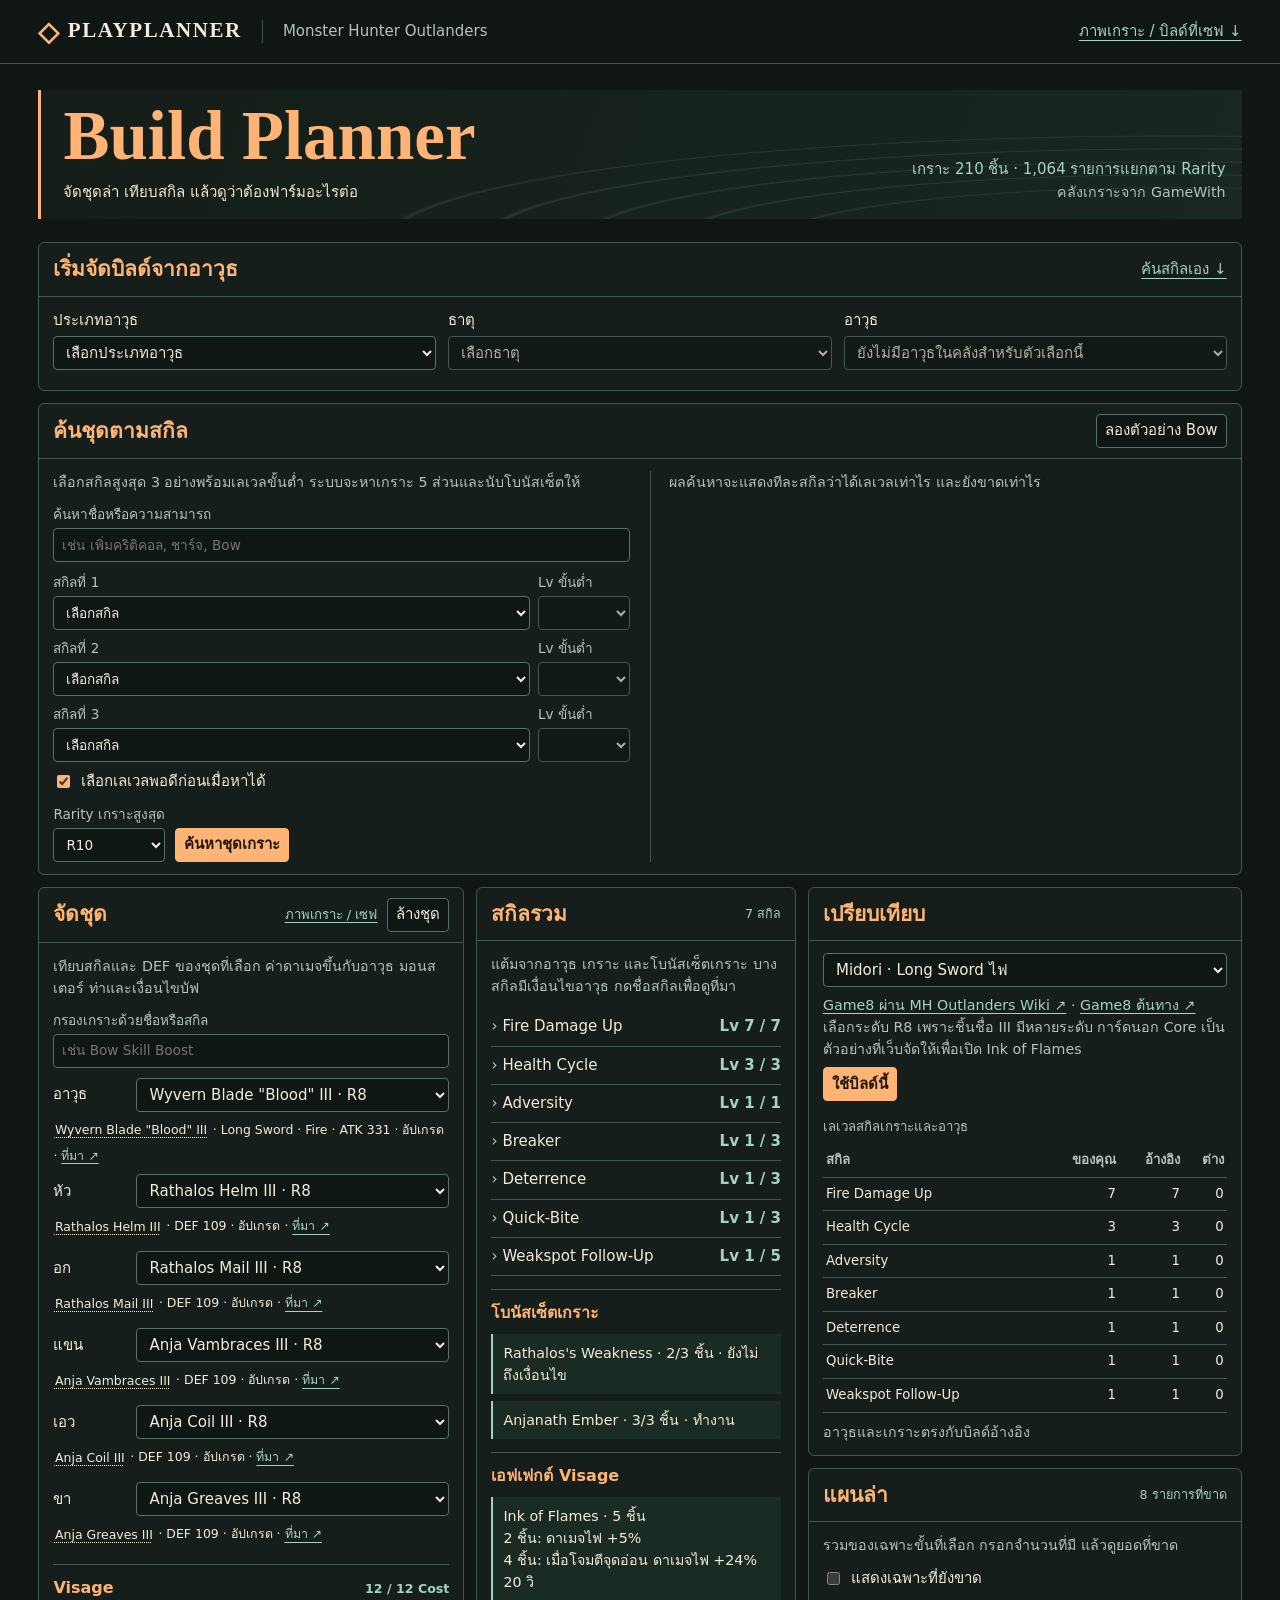
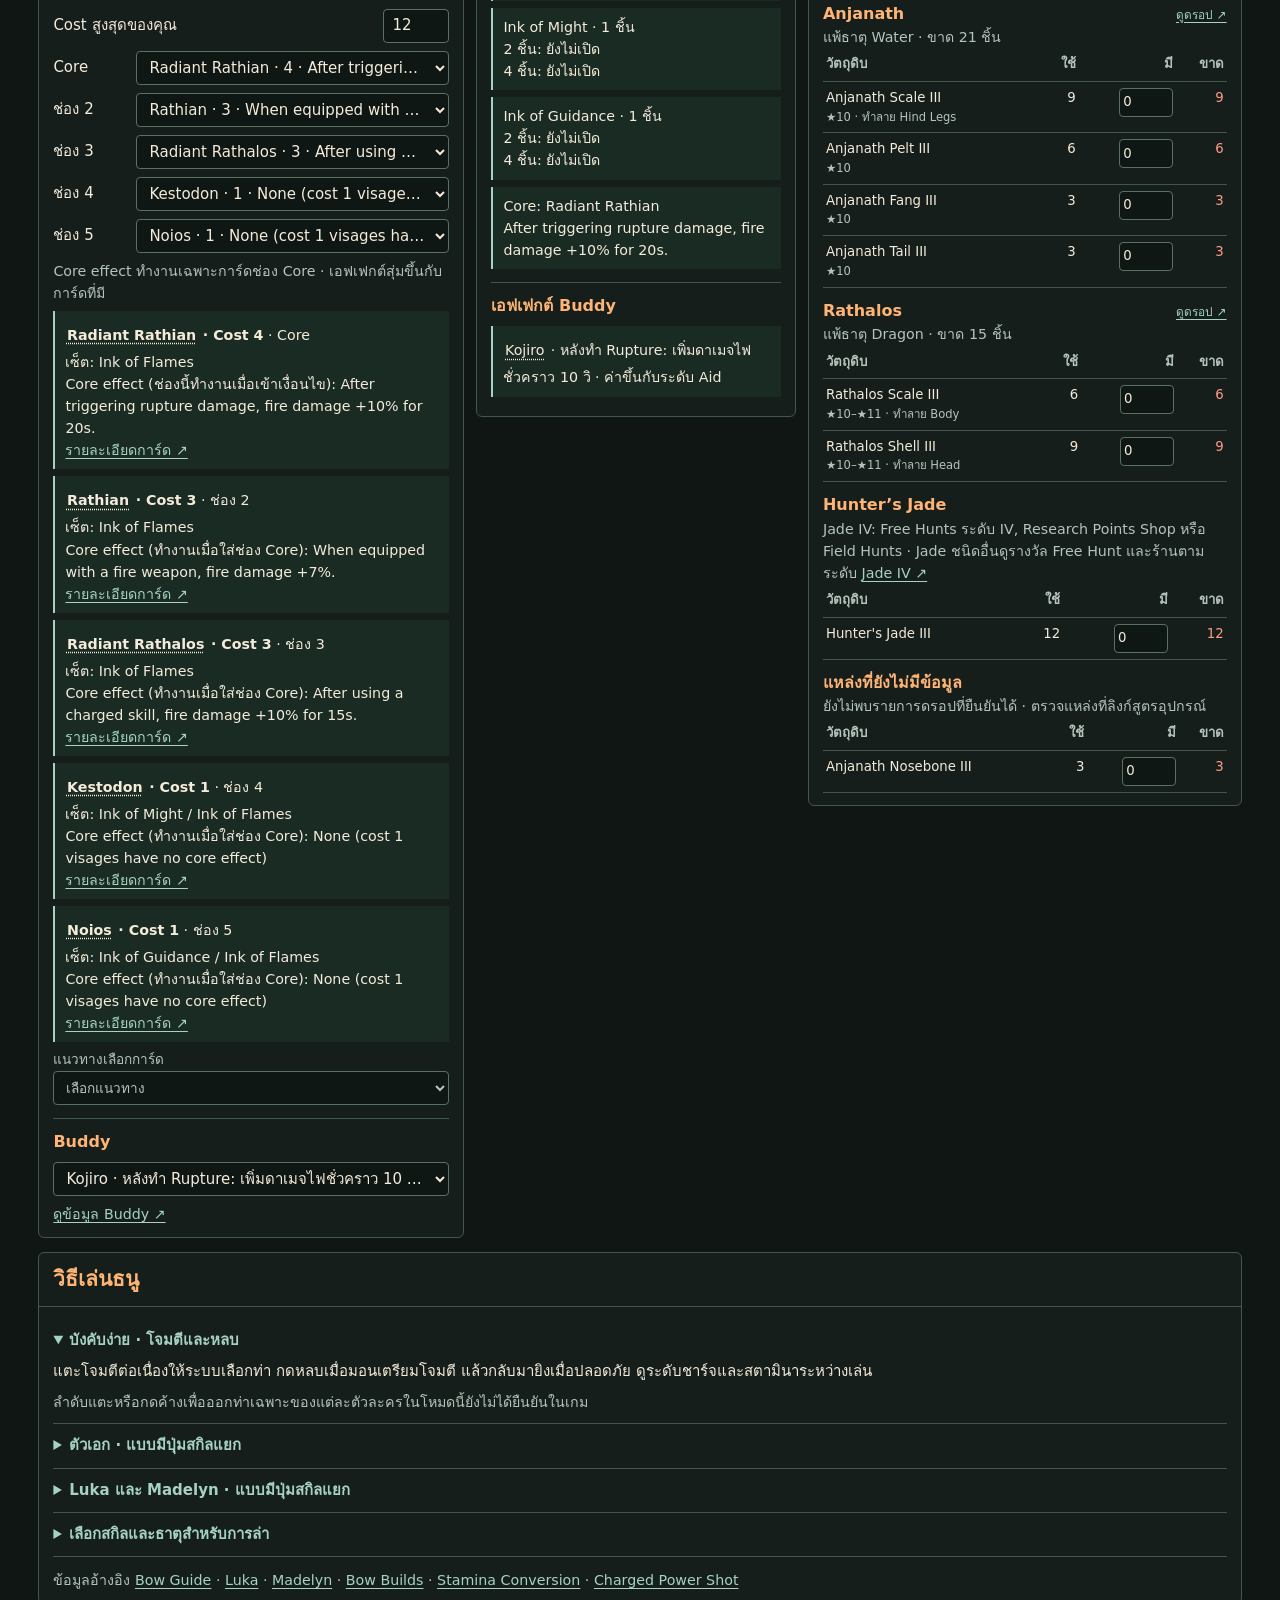
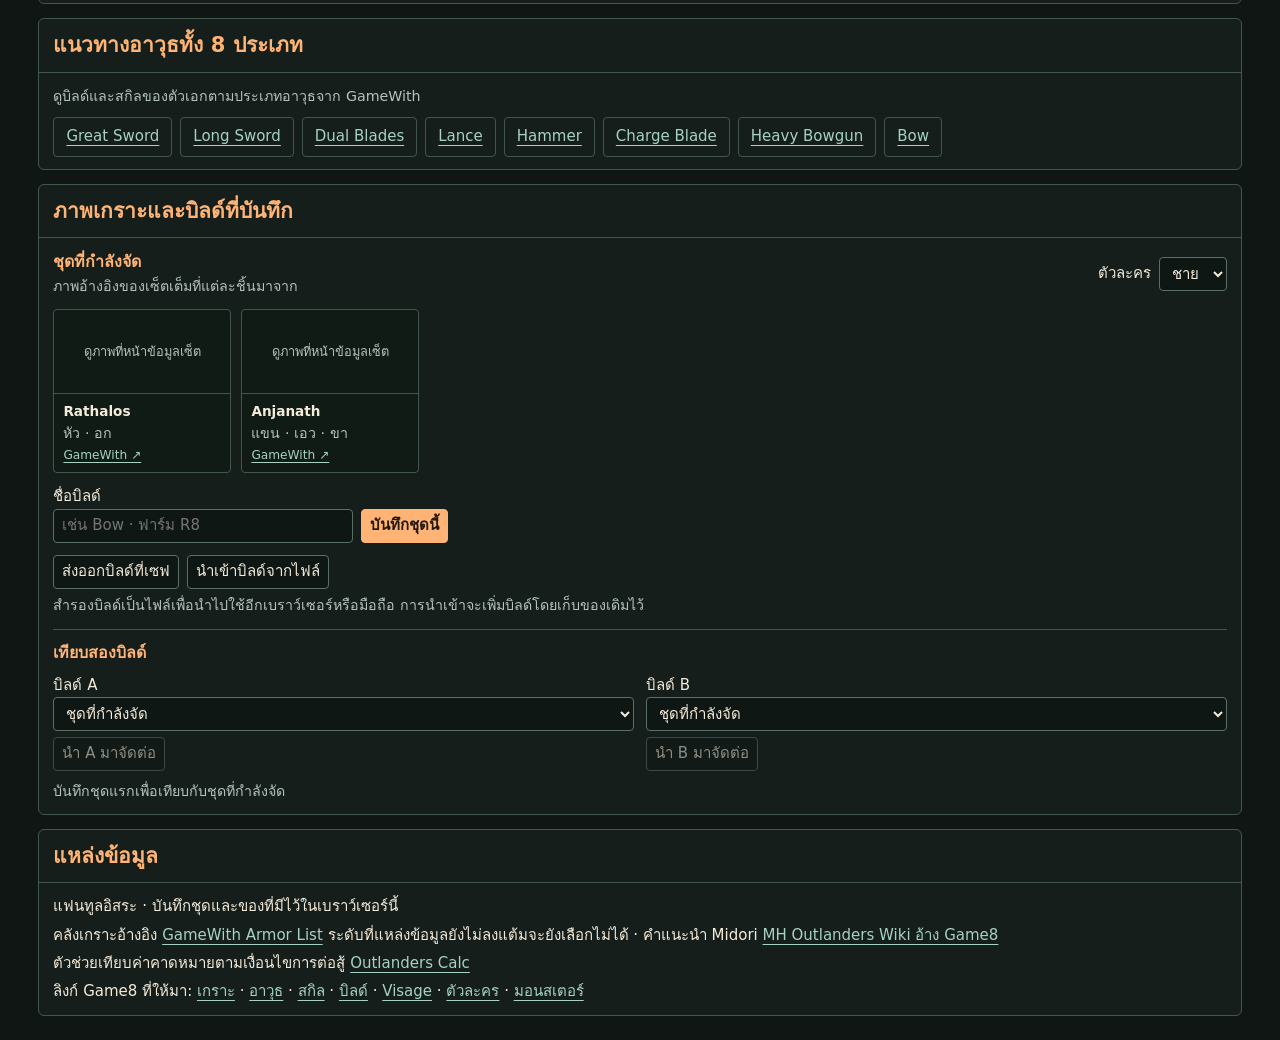
==== commit 1a7f21b5: "Guide build choices from weapon type and element" ====
--- a/mh_outlander/index.html
+++ b/mh_outlander/index.html
@@ -4,11 +4,12 @@
 <meta charset="utf-8"><meta name="viewport" content="width=device-width,initial-scale=1">
 <meta name="description" content="จัดบิลด์ Monster Hunter Outlanders เทียบสกิลและวางแผนล่าวัตถุดิบ">
 <title>PlayPlanner · Monster Hunter Outlanders</title>
-<link rel="stylesheet" href="style.css">
+<link rel="stylesheet" href="style.css?v=weapon-guide-1">
 <script defer src="armor-catalog.js"></script><script defer src="visage-catalog.js"></script><script defer src="hunt-data.js"></script>
 <script defer src="data.js"></script><script defer src="logic.js"></script>
-<script defer src="ability-details.js"></script><script defer src="optimizer.js"></script><script defer src="app.js"></script><script defer src="skill-search.js"></script>
+<script defer src="ability-details.js?v=weapon-guide-1"></script><script defer src="optimizer.js"></script><script defer src="app.js?v=87f0433"></script><script defer src="skill-search.js?v=87f0433"></script>
 <script defer src="armor-art.js"></script><script defer src="build-library.js"></script>
+<script defer src="build-guide.js?v=weapon-guide-1"></script>
 </head>
 <body>
 <header class="mast"><div class="brand"><span aria-hidden="true">◇</span> PLAYPLANNER</div><span class="game">Monster Hunter Outlanders</span><a href="#build-library">ภาพเกราะ / บิลด์ที่เซฟ ↓</a></header>
@@ -18,6 +19,18 @@
   <div class="edition" id="armor-coverage"></div>
 </section>
 <nav class="jump" aria-label="ไปยังส่วนต่าง ๆ"><a href="#skill-builder">ค้นชุด</a><a href="#loadout">จัดชุด</a><a href="#skill-panel">สกิล</a><a href="#hunt-panel">แผนล่า</a><a href="#build-library">บิลด์ที่เซฟ</a><a href="#bow-guide">วิธีเล่น</a></nav>
+<section class="panel" id="weapon-path">
+  <div class="bar"><h2>เริ่มจัดบิลด์จากอาวุธ</h2><a href="#skill-builder">ค้นสกิลเอง ↓</a></div>
+  <div class="body">
+    <div class="guide-grid guide-inputs">
+      <label>ประเภทอาวุธ<select id="guide-type"></select></label>
+      <label>ธาตุ<select id="guide-element" disabled></select></label>
+      <label>อาวุธ<select id="guide-weapon" disabled><option>เลือกประเภทและธาตุก่อน</option></select></label>
+    </div>
+    <div id="guide-results"></div>
+    <p id="guide-status" class="muted" role="status"></p>
+  </div>
+</section>
 <section class="panel" id="skill-builder">
   <div class="bar"><h2>ค้นชุดตามสกิล</h2><button id="bow-example" type="button">ลองตัวอย่าง Bow</button></div>
   <div class="body skill-builder-body">
--- a/mh_outlander/style.css
+++ b/mh_outlander/style.css
@@ -123,3 +123,15 @@
 #ability-dialog::backdrop { background: rgb(0 0 0 / .72); }
 #ability-dialog h2 { margin-top: 0; }
 #ability-dialog form { margin-top: 1rem; }
+#weapon-path { margin-bottom: 12px; }
+.guide-grid { display: grid; grid-template-columns: repeat(3,minmax(0,1fr)); gap: 12px; }
+.guide-inputs select { display: block; margin: 4px 0 8px; }
+#guide-results .guide-grid > section { background: #192820; border-left: 2px solid var(--mint); padding: 10px; }
+#guide-results ul { list-style: none; padding: 0; margin: 4px 0; }
+#guide-results li { margin-bottom: 8px; }
+#guide-results small { display: block; }
+#guide-results [data-guide-skill] { margin-top: 3px; }
+.ability-picture { margin: 0 0 .65rem; }
+.ability-picture img { display: block; max-width: 100%; max-height: 155px; object-fit: contain; }
+.ability-symbol { font-size: 1.6rem; }
+@media (max-width: 700px) { .guide-grid { grid-template-columns: minmax(0,1fr); } }
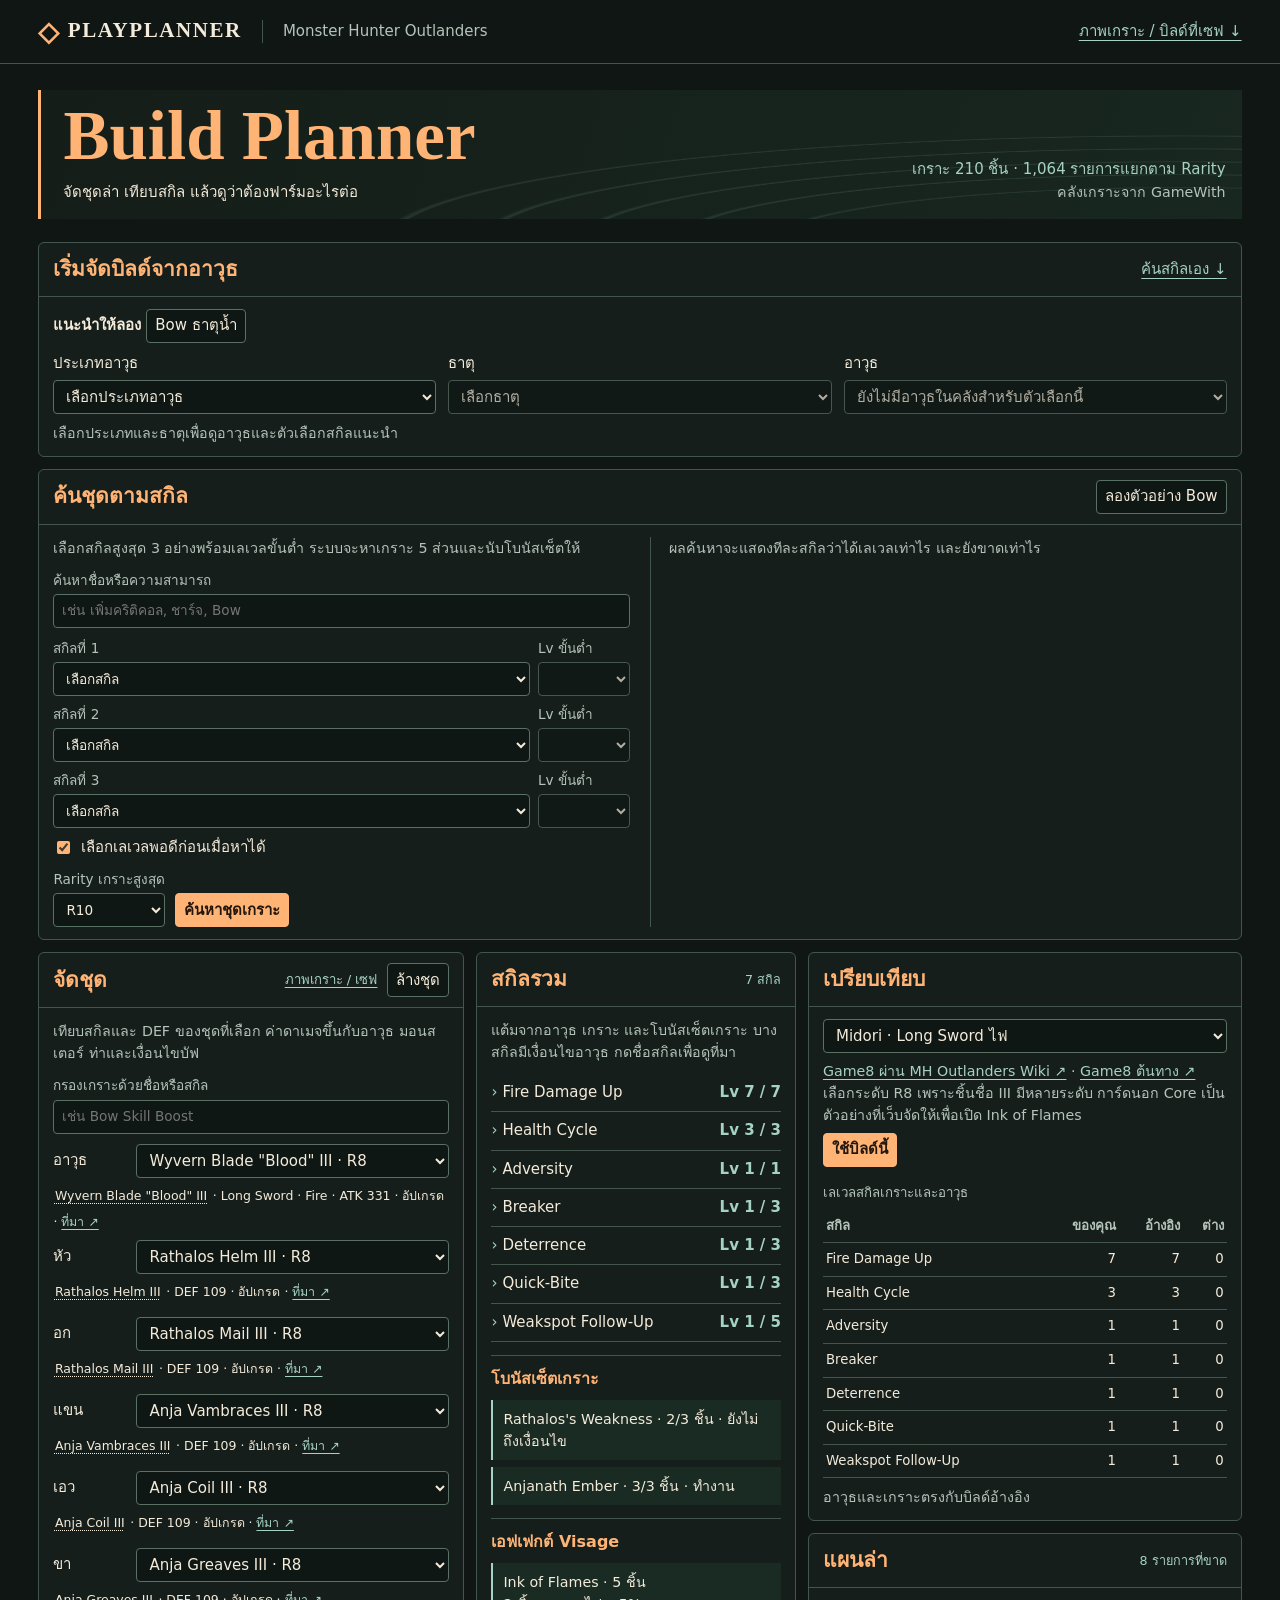
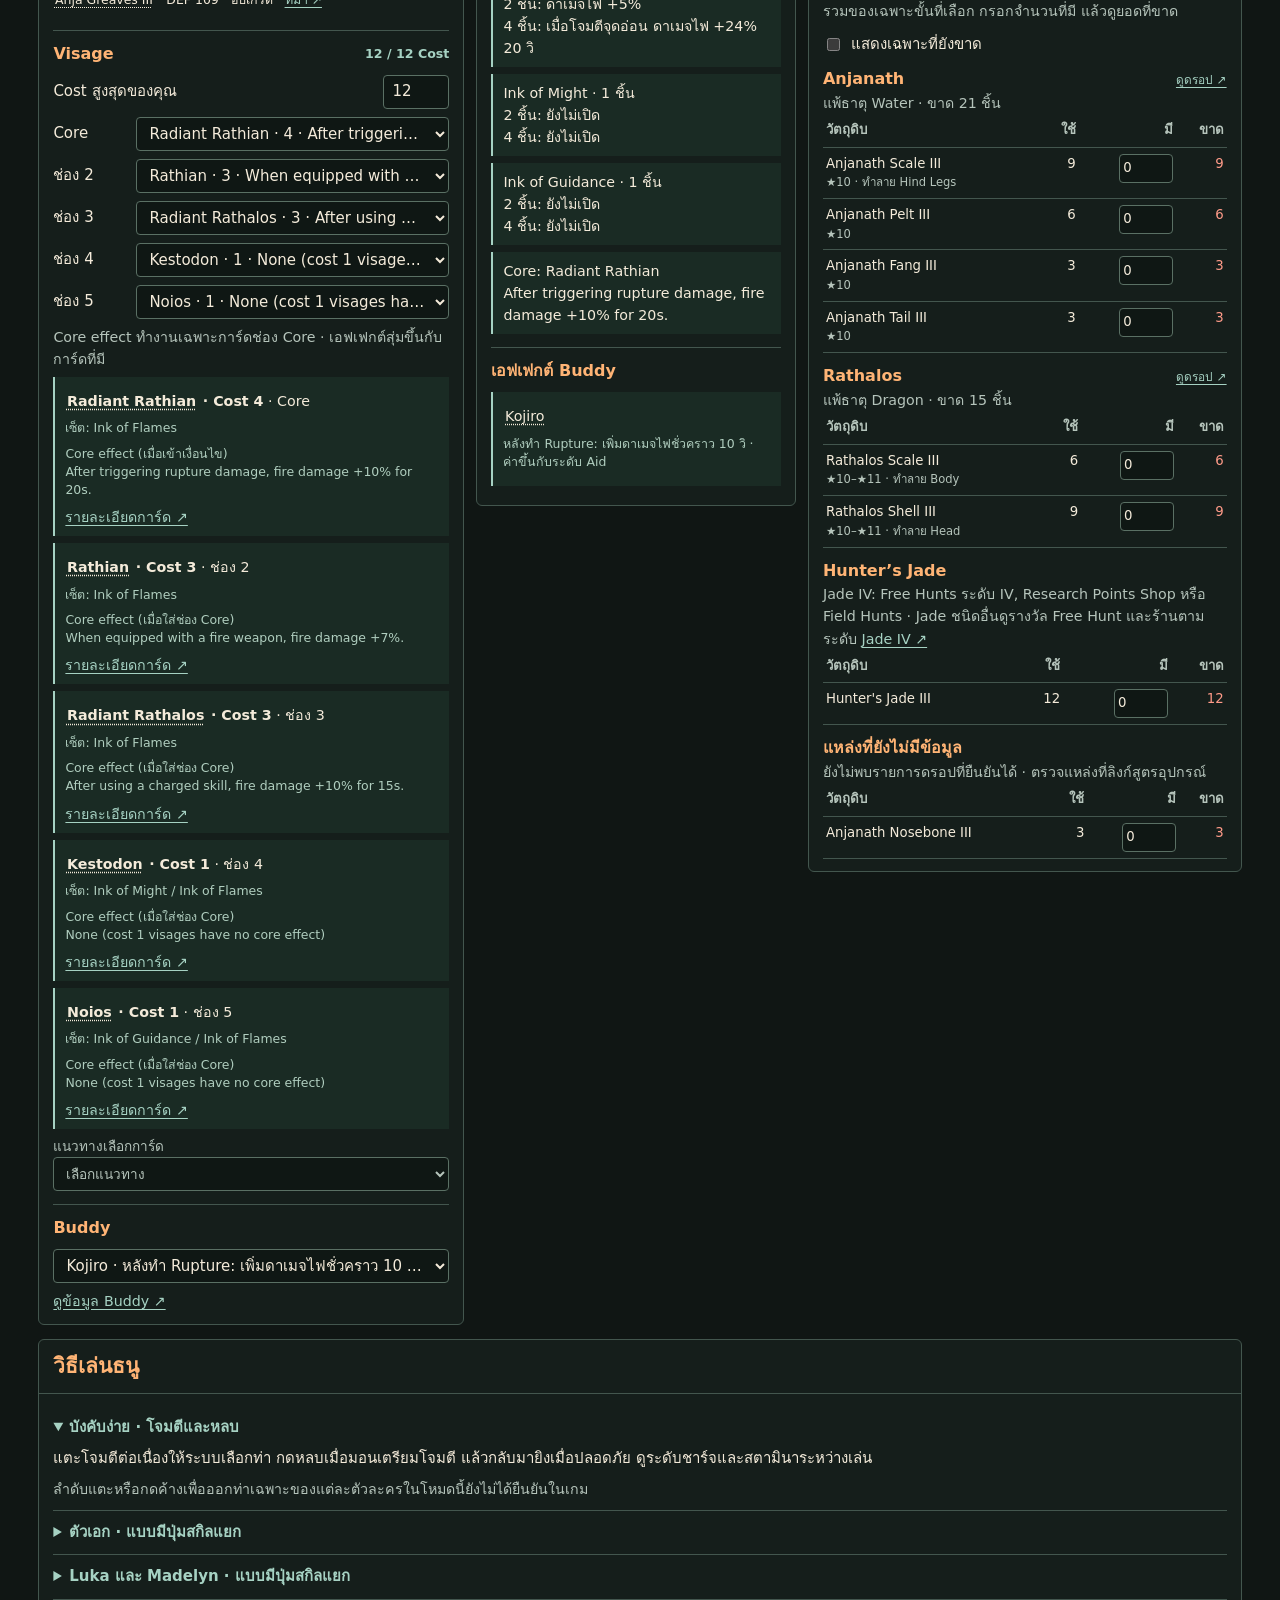
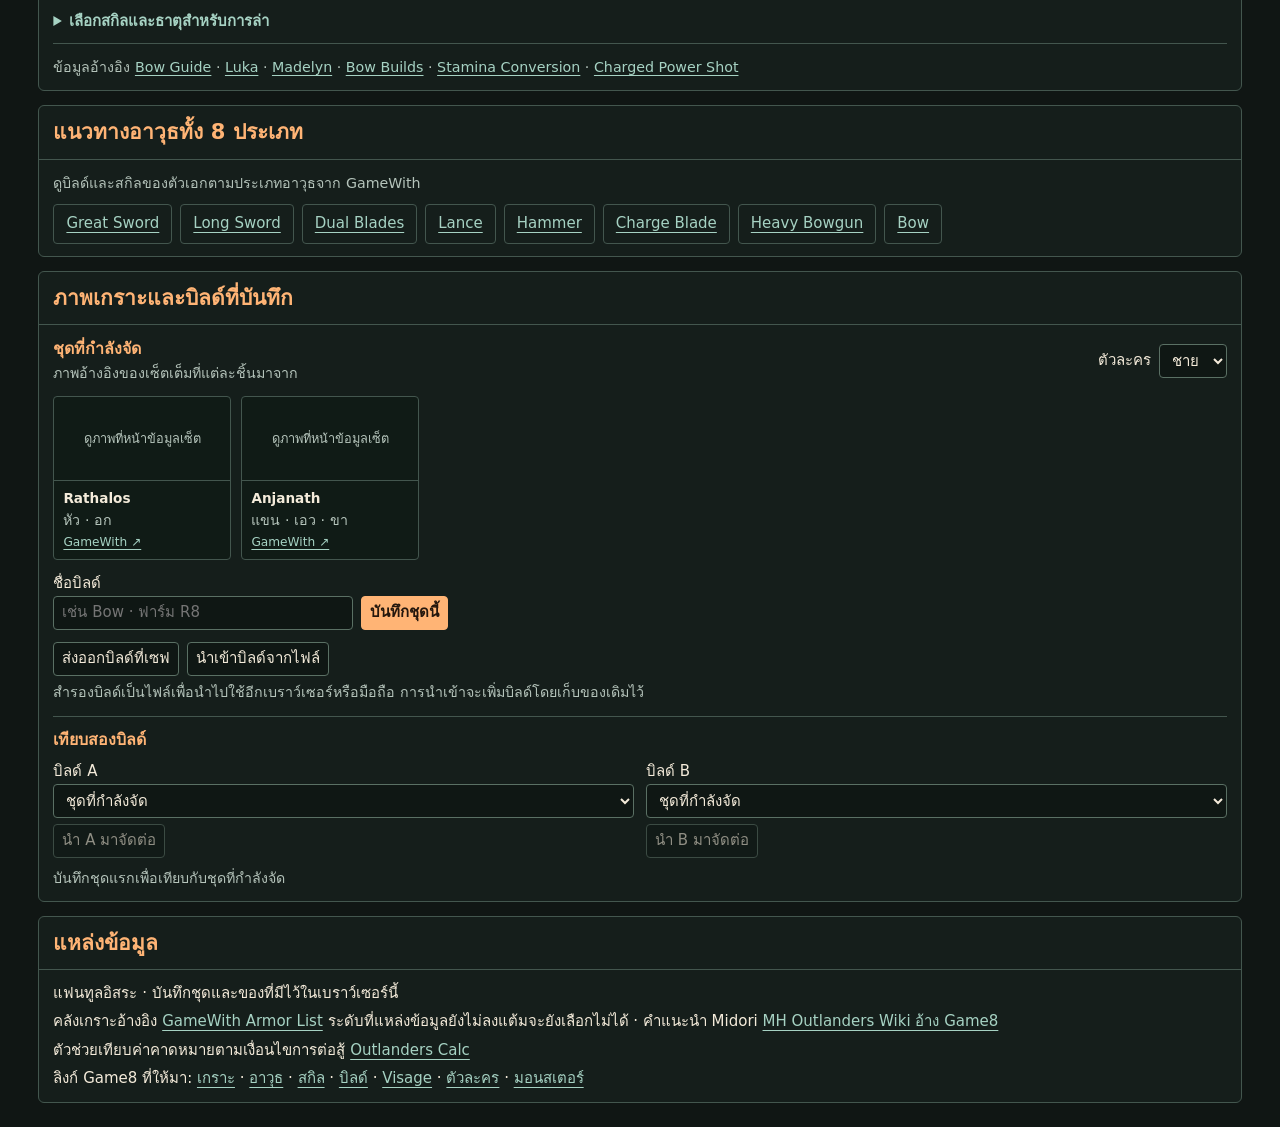
==== commit ee4e50ec: "Expand weapon catalog and surface build recommendations" ====
--- a/mh_outlander/index.html
+++ b/mh_outlander/index.html
@@ -4,12 +4,12 @@
 <meta charset="utf-8"><meta name="viewport" content="width=device-width,initial-scale=1">
 <meta name="description" content="จัดบิลด์ Monster Hunter Outlanders เทียบสกิลและวางแผนล่าวัตถุดิบ">
 <title>PlayPlanner · Monster Hunter Outlanders</title>
-<link rel="stylesheet" href="style.css?v=weapon-guide-1">
+<link rel="stylesheet" href="style.css?v=weapon-catalog-1">
 <script defer src="armor-catalog.js"></script><script defer src="visage-catalog.js"></script><script defer src="hunt-data.js"></script>
-<script defer src="data.js"></script><script defer src="logic.js"></script>
-<script defer src="ability-details.js?v=weapon-guide-1"></script><script defer src="optimizer.js"></script><script defer src="app.js?v=87f0433"></script><script defer src="skill-search.js?v=87f0433"></script>
+<script defer src="weapon-catalog.js?v=weapon-catalog-1"></script><script defer src="data.js?v=weapon-catalog-1"></script><script defer src="logic.js"></script>
+<script defer src="ability-details.js?v=weapon-catalog-1"></script><script defer src="optimizer.js"></script><script defer src="app.js?v=weapon-catalog-1"></script><script defer src="skill-search.js?v=87f0433"></script>
 <script defer src="armor-art.js"></script><script defer src="build-library.js"></script>
-<script defer src="build-guide.js?v=weapon-guide-1"></script>
+<script defer src="build-guide.js?v=weapon-catalog-1"></script>
 </head>
 <body>
 <header class="mast"><div class="brand"><span aria-hidden="true">◇</span> PLAYPLANNER</div><span class="game">Monster Hunter Outlanders</span><a href="#build-library">ภาพเกราะ / บิลด์ที่เซฟ ↓</a></header>
@@ -22,6 +22,7 @@
 <section class="panel" id="weapon-path">
   <div class="bar"><h2>เริ่มจัดบิลด์จากอาวุธ</h2><a href="#skill-builder">ค้นสกิลเอง ↓</a></div>
   <div class="body">
+    <p class="guide-quick"><strong>แนะนำให้ลอง</strong> <button type="button" id="guide-water-bow">Bow ธาตุน้ำ</button></p>
     <div class="guide-grid guide-inputs">
       <label>ประเภทอาวุธ<select id="guide-type"></select></label>
       <label>ธาตุ<select id="guide-element" disabled></select></label>
--- a/mh_outlander/style.css
+++ b/mh_outlander/style.css
@@ -130,6 +130,21 @@
 #guide-results ul { list-style: none; padding: 0; margin: 4px 0; }
 #guide-results li { margin-bottom: 8px; }
 #guide-results small { display: block; }
+.item-ability, #guide-results small {
+  display: block;
+  color: #b0cebf;
+  font-size: .78rem;
+  line-height: 1.45;
+  margin: .16rem 0 .45rem;
+}
+.guide-quick { margin-bottom: .6rem; }
+.guide-pick {
+  background: #23372c;
+  border-left: 3px solid var(--gold);
+  padding: .55rem .75rem;
+  margin: .4rem 0 .75rem;
+}
+.guide-pick > strong { color: var(--gold); }
 #guide-results [data-guide-skill] { margin-top: 3px; }
 .ability-picture { margin: 0 0 .65rem; }
 .ability-picture img { display: block; max-width: 100%; max-height: 155px; object-fit: contain; }
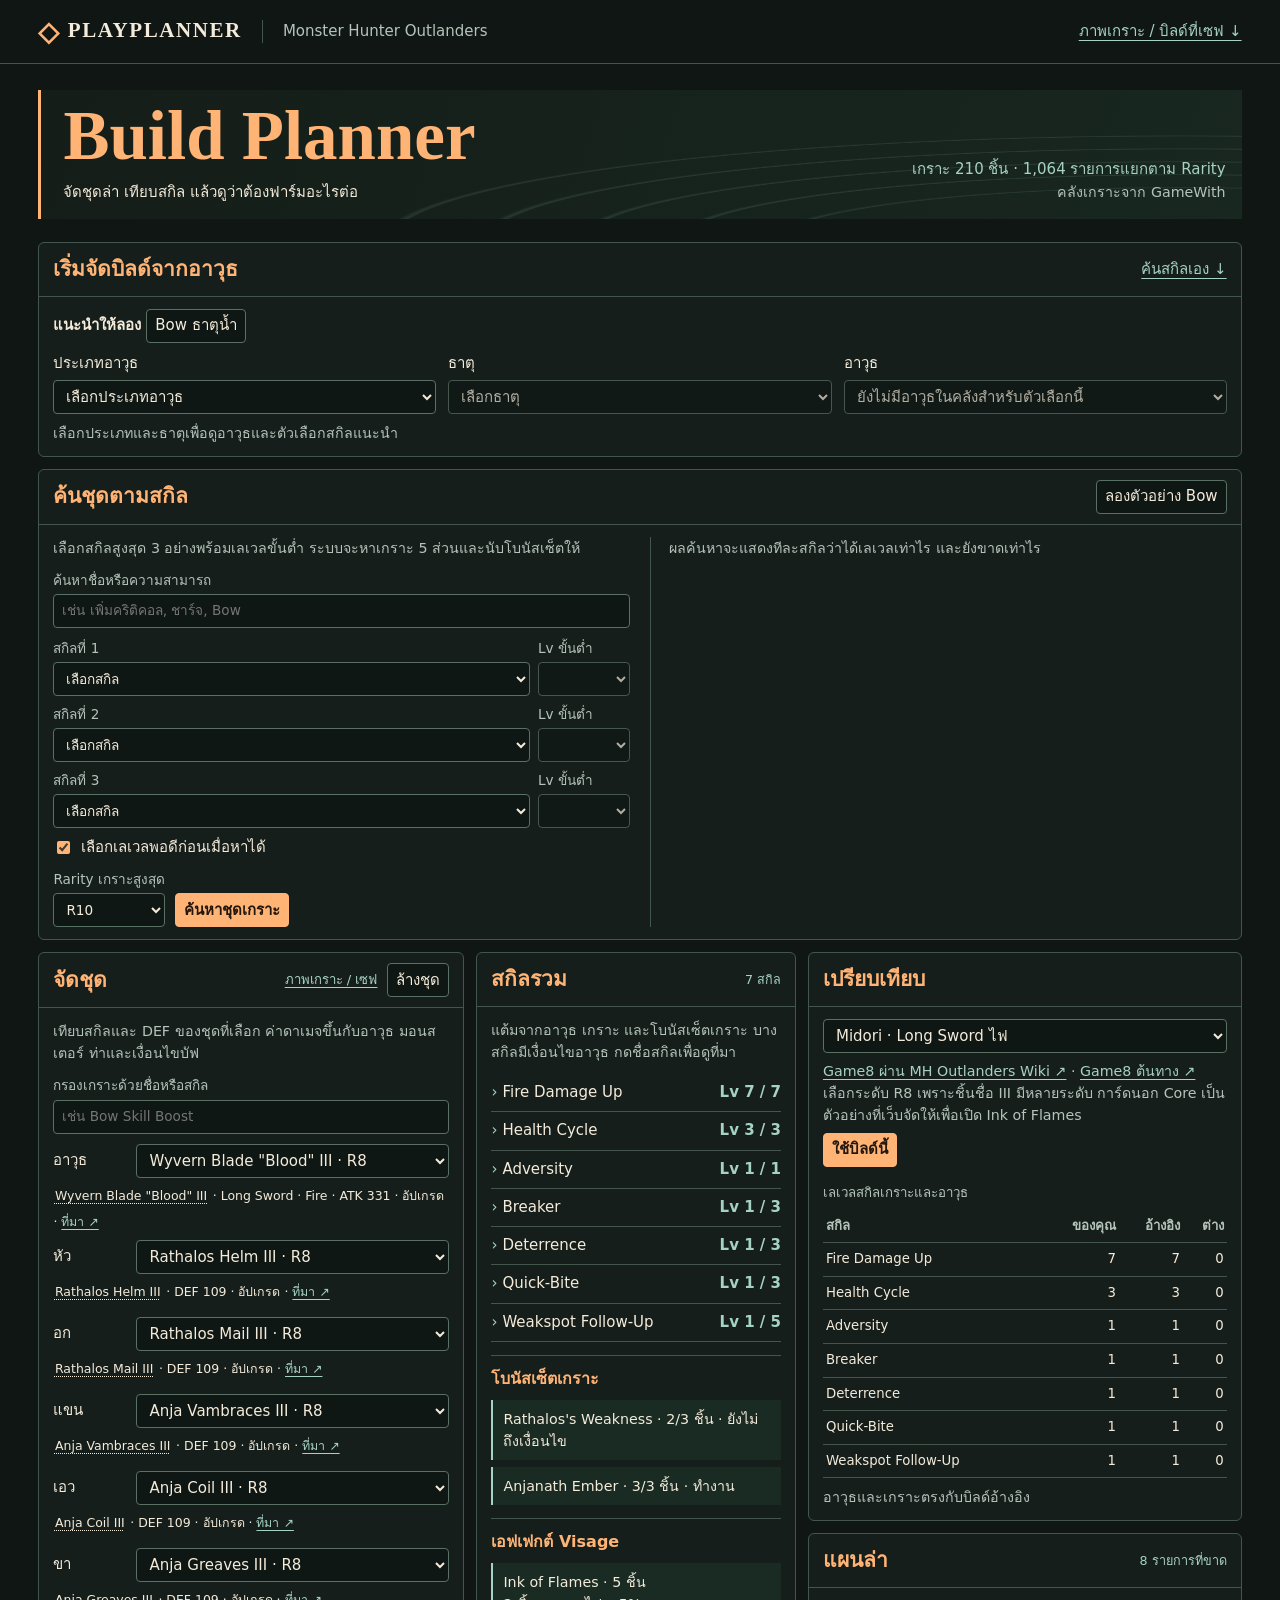
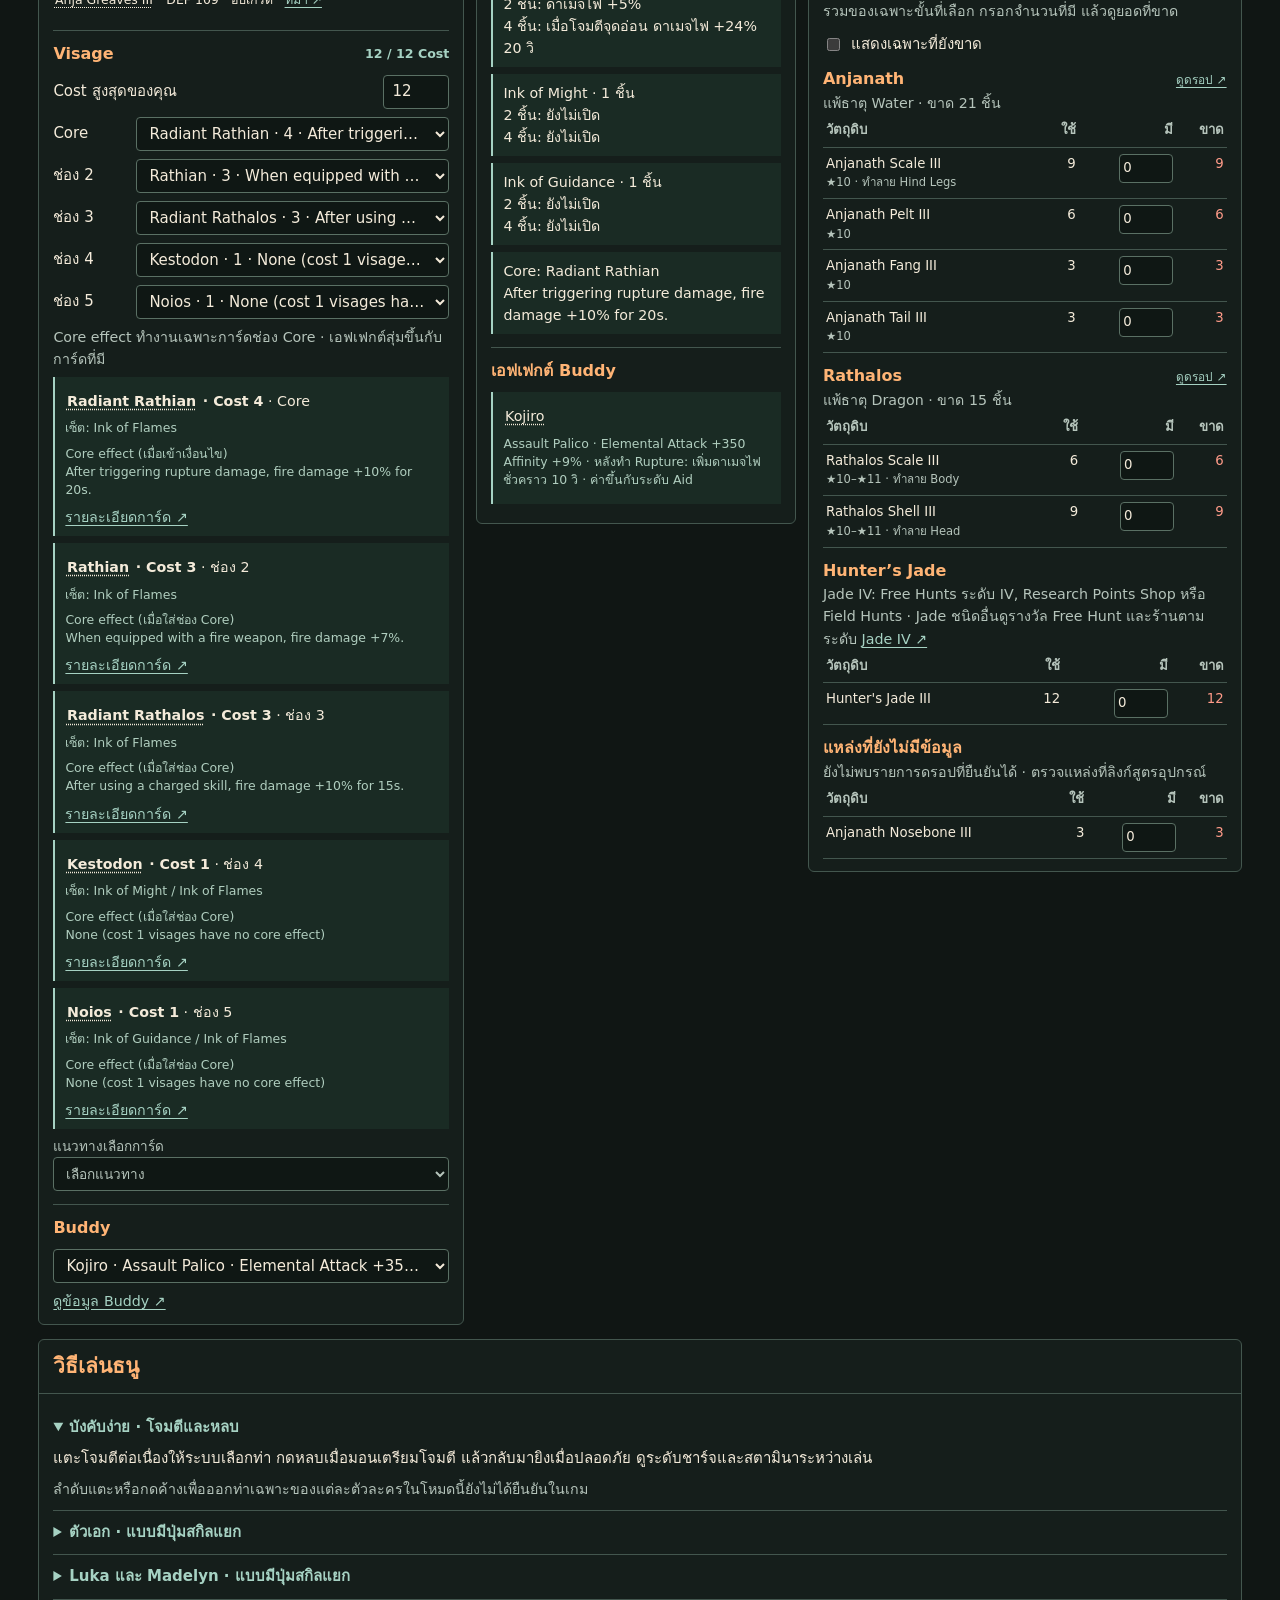
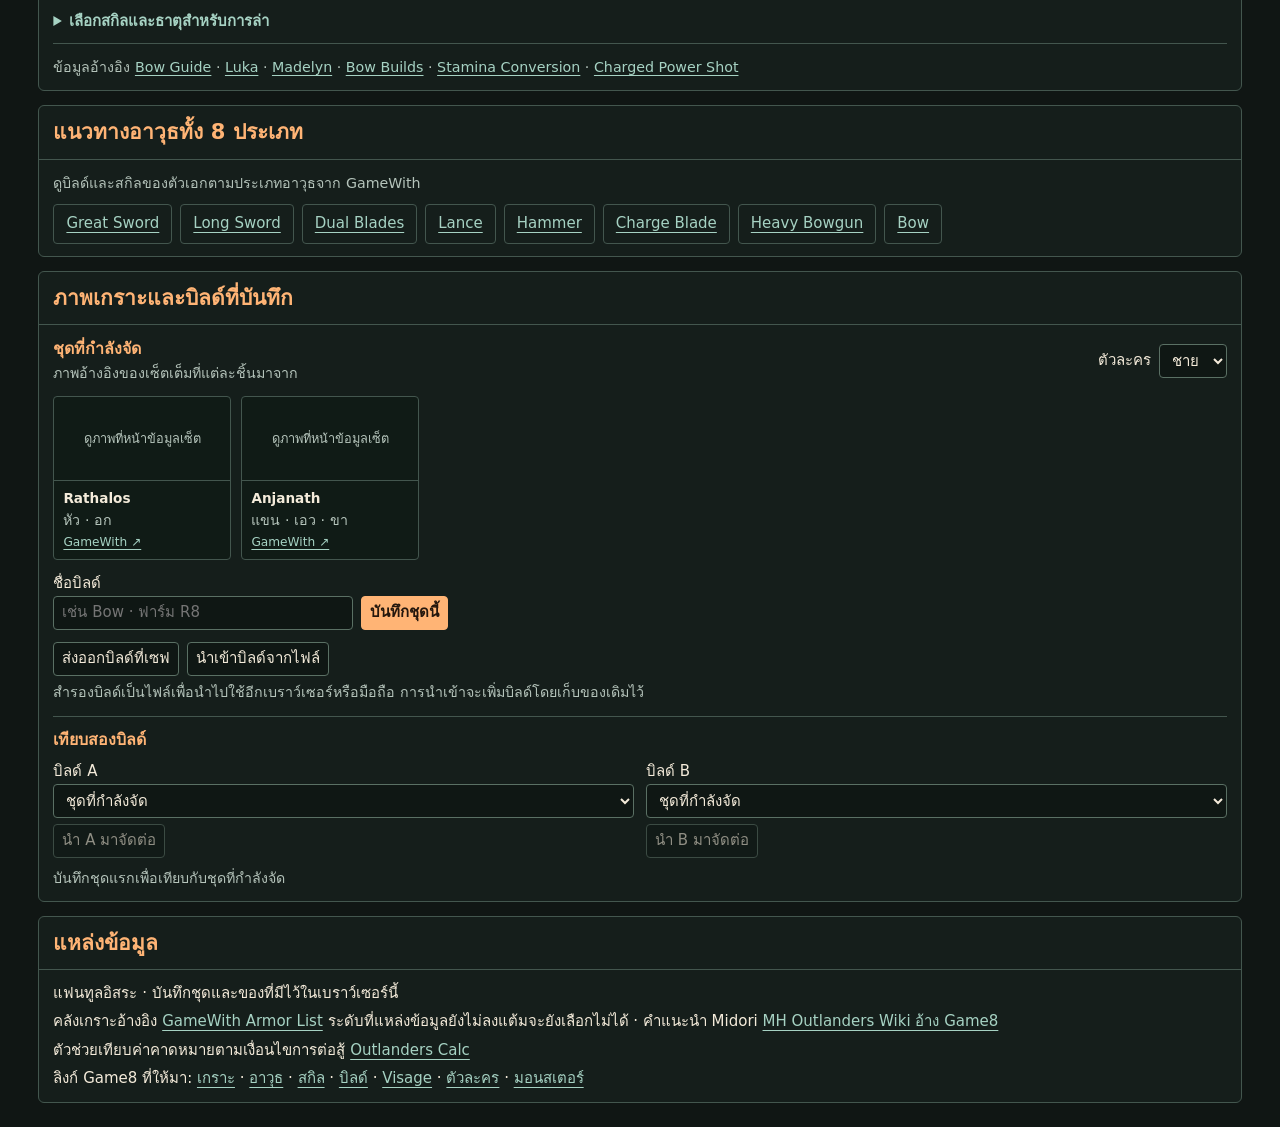
==== commit fb9c626a: "Add all 38 indexed buddies and water recommendation" ====
--- a/mh_outlander/index.html
+++ b/mh_outlander/index.html
@@ -6,10 +6,10 @@
 <title>PlayPlanner · Monster Hunter Outlanders</title>
 <link rel="stylesheet" href="style.css?v=weapon-catalog-1">
 <script defer src="armor-catalog.js"></script><script defer src="visage-catalog.js"></script><script defer src="hunt-data.js"></script>
-<script defer src="weapon-catalog.js?v=weapon-catalog-1"></script><script defer src="data.js?v=weapon-catalog-1"></script><script defer src="logic.js"></script>
-<script defer src="ability-details.js?v=weapon-catalog-1"></script><script defer src="optimizer.js"></script><script defer src="app.js?v=weapon-catalog-1"></script><script defer src="skill-search.js?v=87f0433"></script>
+<script defer src="weapon-catalog.js?v=weapon-catalog-1"></script><script defer src="buddy-catalog.js"></script><script defer src="data.js?v=buddy-catalog-1"></script><script defer src="logic.js"></script>
+<script defer src="ability-details.js?v=buddy-catalog-1"></script><script defer src="optimizer.js"></script><script defer src="app.js?v=weapon-catalog-1"></script><script defer src="skill-search.js?v=87f0433"></script>
 <script defer src="armor-art.js"></script><script defer src="build-library.js"></script>
-<script defer src="build-guide.js?v=weapon-catalog-1"></script>
+<script defer src="build-guide.js?v=buddy-catalog-1"></script>
 </head>
 <body>
 <header class="mast"><div class="brand"><span aria-hidden="true">◇</span> PLAYPLANNER</div><span class="game">Monster Hunter Outlanders</span><a href="#build-library">ภาพเกราะ / บิลด์ที่เซฟ ↓</a></header>
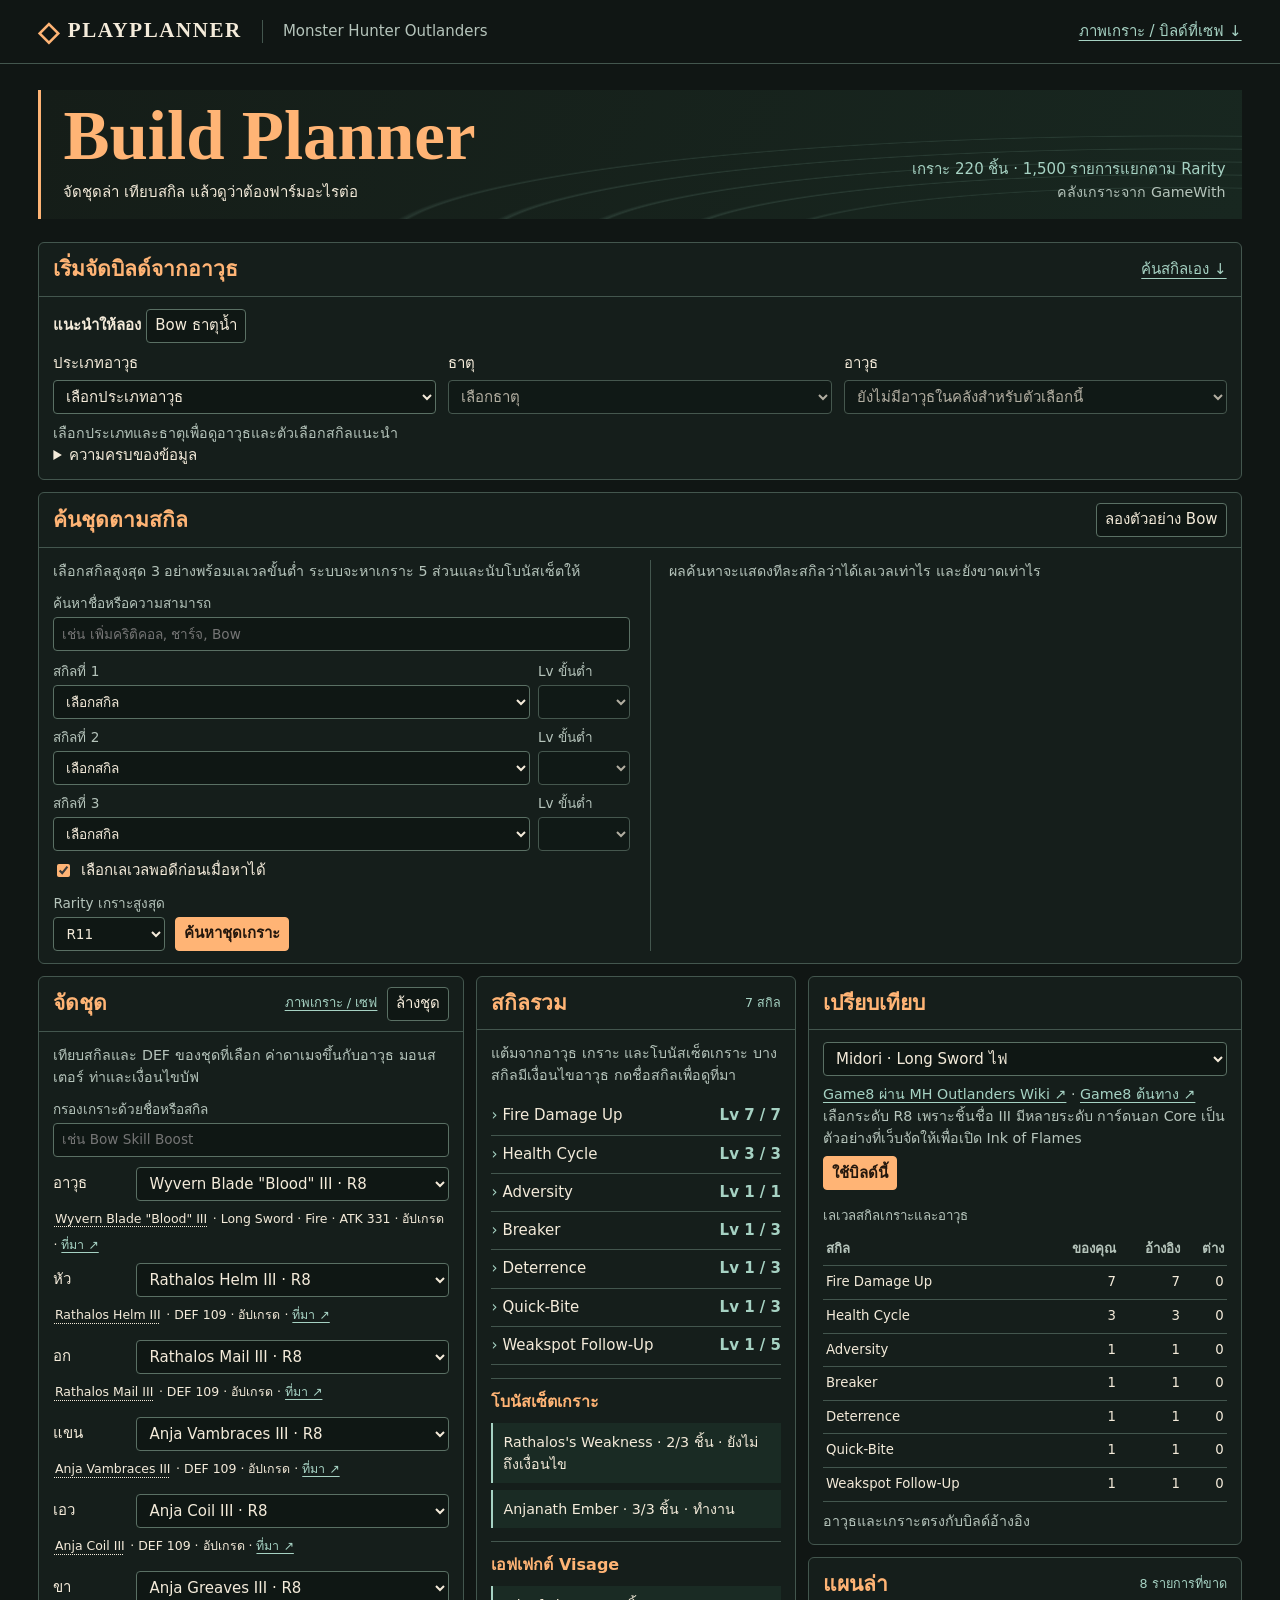
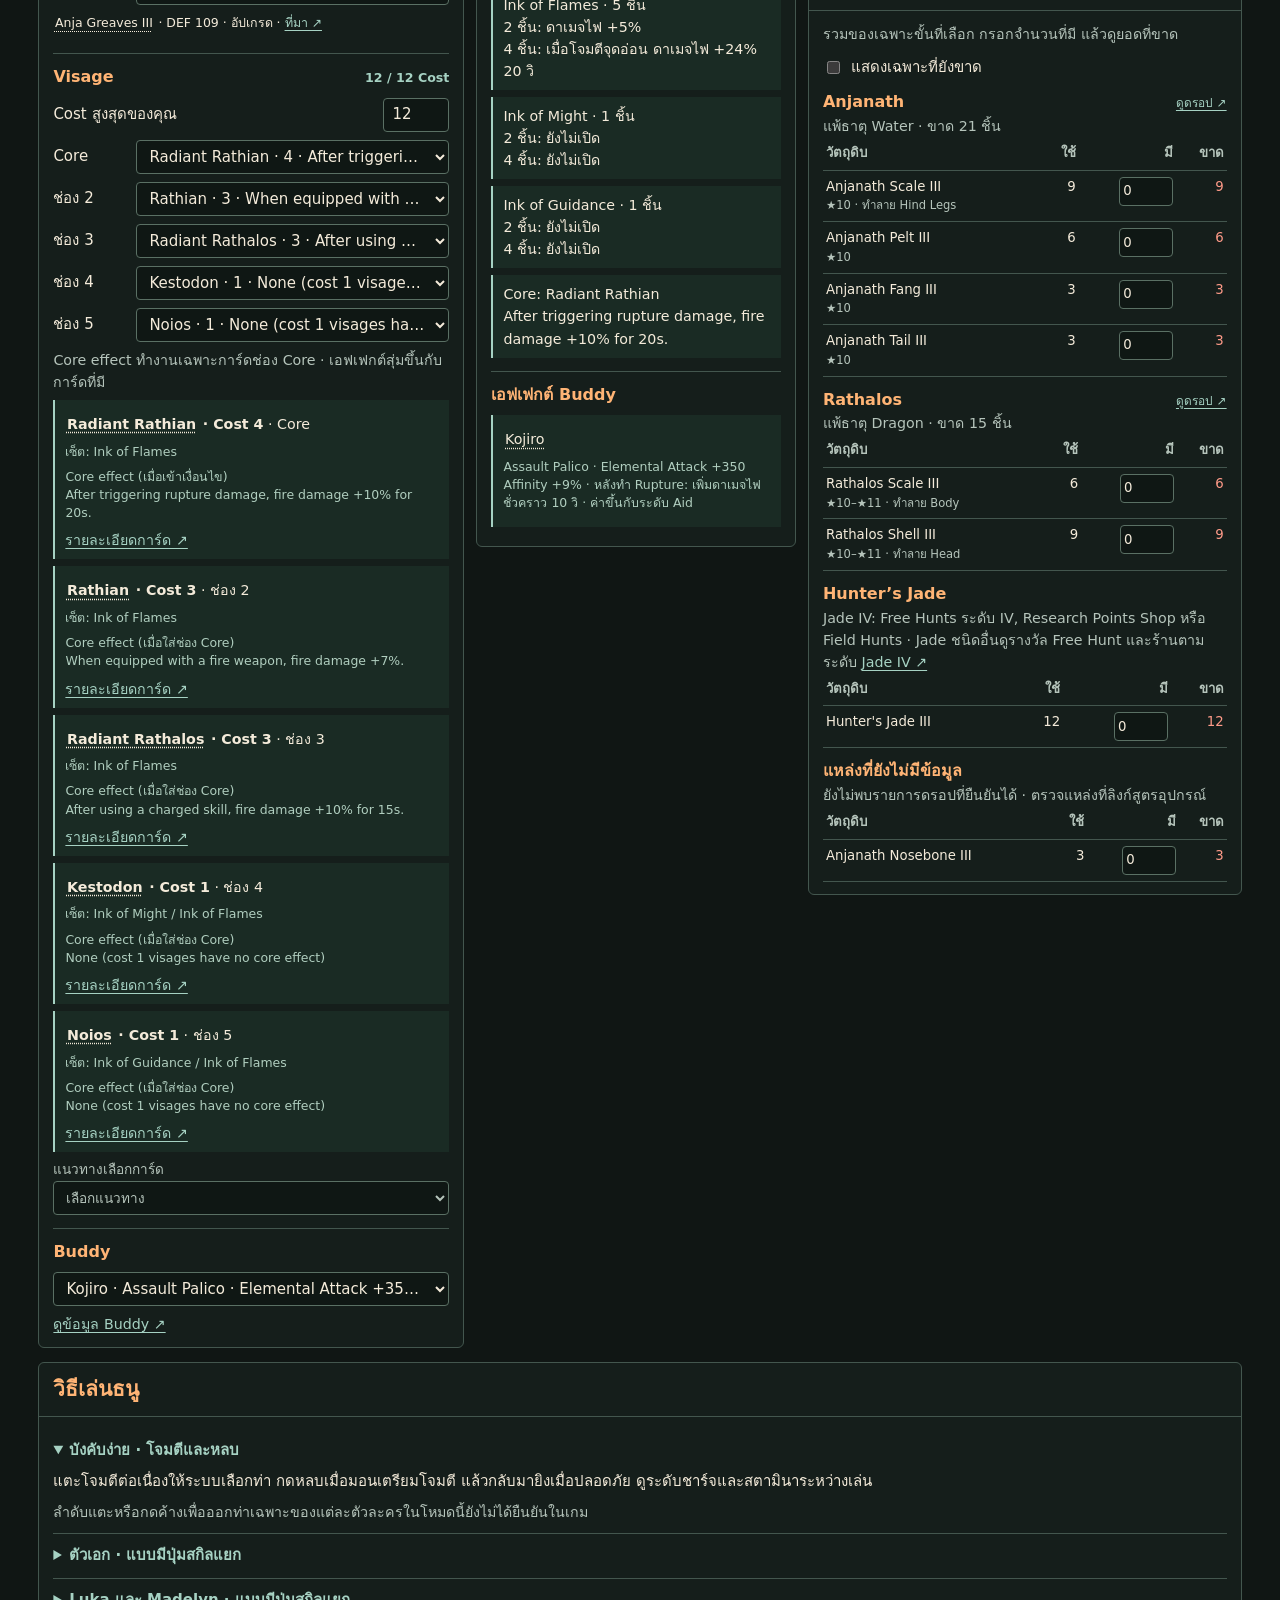
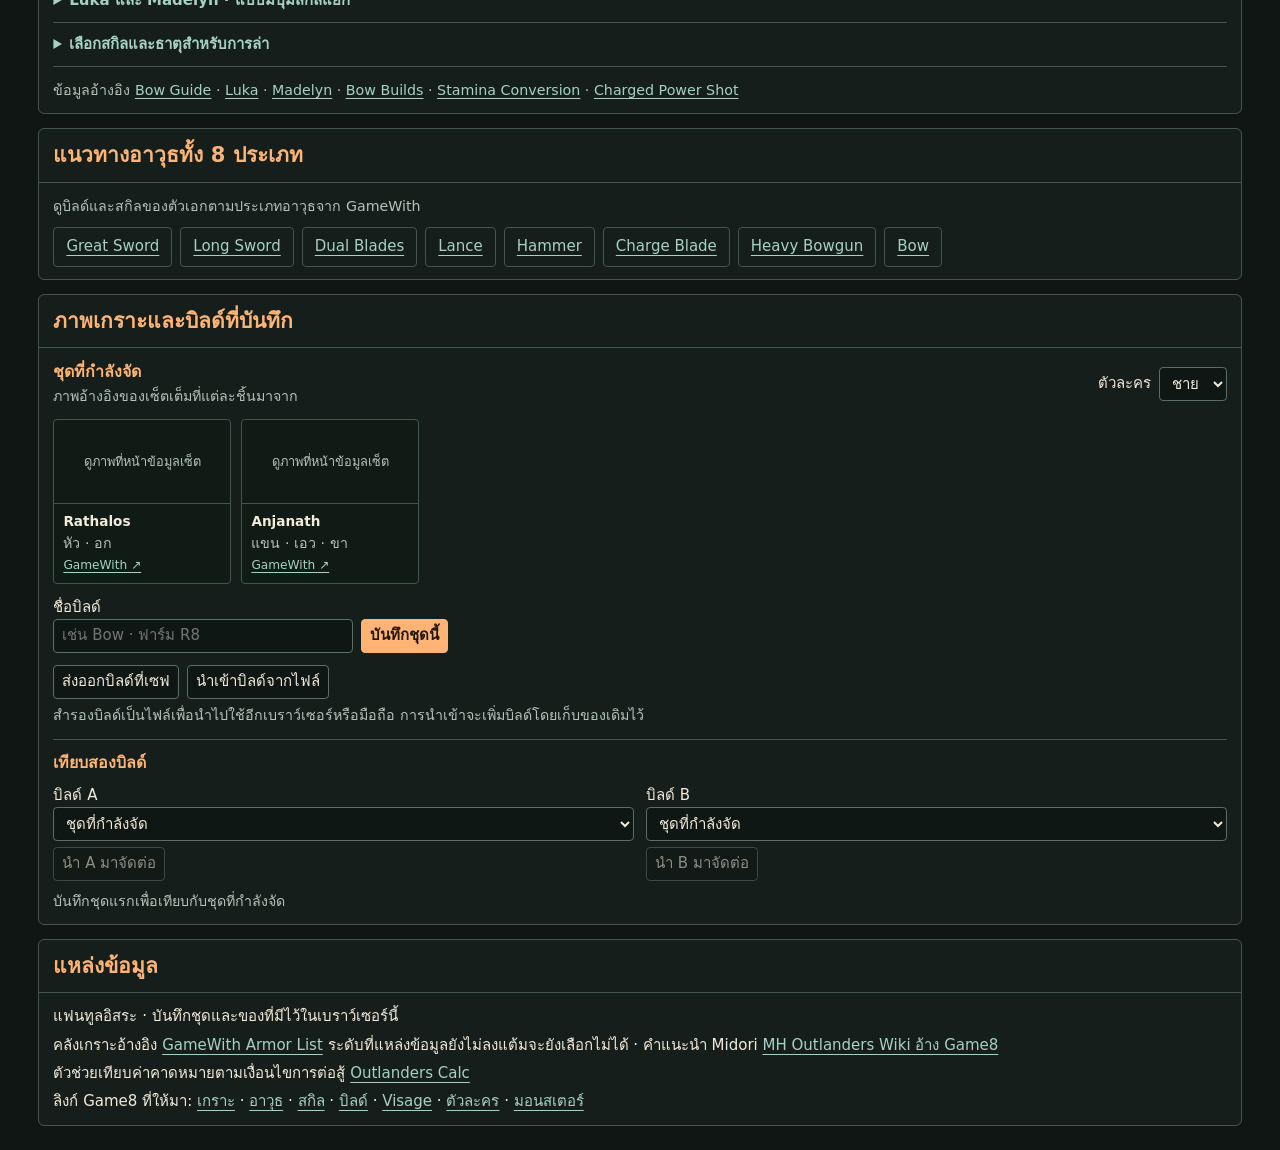
==== commit 651fcce1: "Import verified weapon and armor stats by rarity" ====
--- a/mh_outlander/index.html
+++ b/mh_outlander/index.html
@@ -6,10 +6,14 @@
 <title>PlayPlanner · Monster Hunter Outlanders</title>
 <link rel="stylesheet" href="style.css?v=weapon-catalog-1">
 <script defer src="armor-catalog.js"></script><script defer src="visage-catalog.js"></script><script defer src="hunt-data.js"></script>
-<script defer src="weapon-catalog.js?v=weapon-catalog-1"></script><script defer src="buddy-catalog.js"></script><script defer src="data.js?v=buddy-catalog-1"></script><script defer src="logic.js"></script>
-<script defer src="ability-details.js?v=buddy-catalog-1"></script><script defer src="optimizer.js"></script><script defer src="app.js?v=weapon-catalog-1"></script><script defer src="skill-search.js?v=87f0433"></script>
+<script defer src="weapon-ranks-1.js"></script><script defer src="weapon-ranks-2.js"></script>
+<script defer src="weapon-ranks-3.js"></script><script defer src="weapon-ranks-4.js"></script>
+<script defer src="armor-update-1.js"></script><script defer src="armor-update-2.js"></script>
+<script defer src="catalog-update.js"></script>
+<script defer src="buddy-catalog.js"></script><script defer src="data.js?v=detail-ranks-1"></script><script defer src="logic.js"></script>
+<script defer src="ability-details.js?v=detail-ranks-1"></script><script defer src="optimizer.js"></script><script defer src="app.js?v=weapon-catalog-1"></script><script defer src="skill-search.js?v=detail-ranks-1"></script>
 <script defer src="armor-art.js"></script><script defer src="build-library.js"></script>
-<script defer src="build-guide.js?v=buddy-catalog-1"></script>
+<script defer src="build-guide.js?v=detail-ranks-1"></script>
 </head>
 <body>
 <header class="mast"><div class="brand"><span aria-hidden="true">◇</span> PLAYPLANNER</div><span class="game">Monster Hunter Outlanders</span><a href="#build-library">ภาพเกราะ / บิลด์ที่เซฟ ↓</a></header>
@@ -30,6 +34,7 @@
     </div>
     <div id="guide-results"></div>
     <p id="guide-status" class="muted" role="status"></p>
+    <details id="catalog-coverage"><summary>ความครบของข้อมูล</summary><div id="catalog-coverage-content"></div></details>
   </div>
 </section>
 <section class="panel" id="skill-builder">
